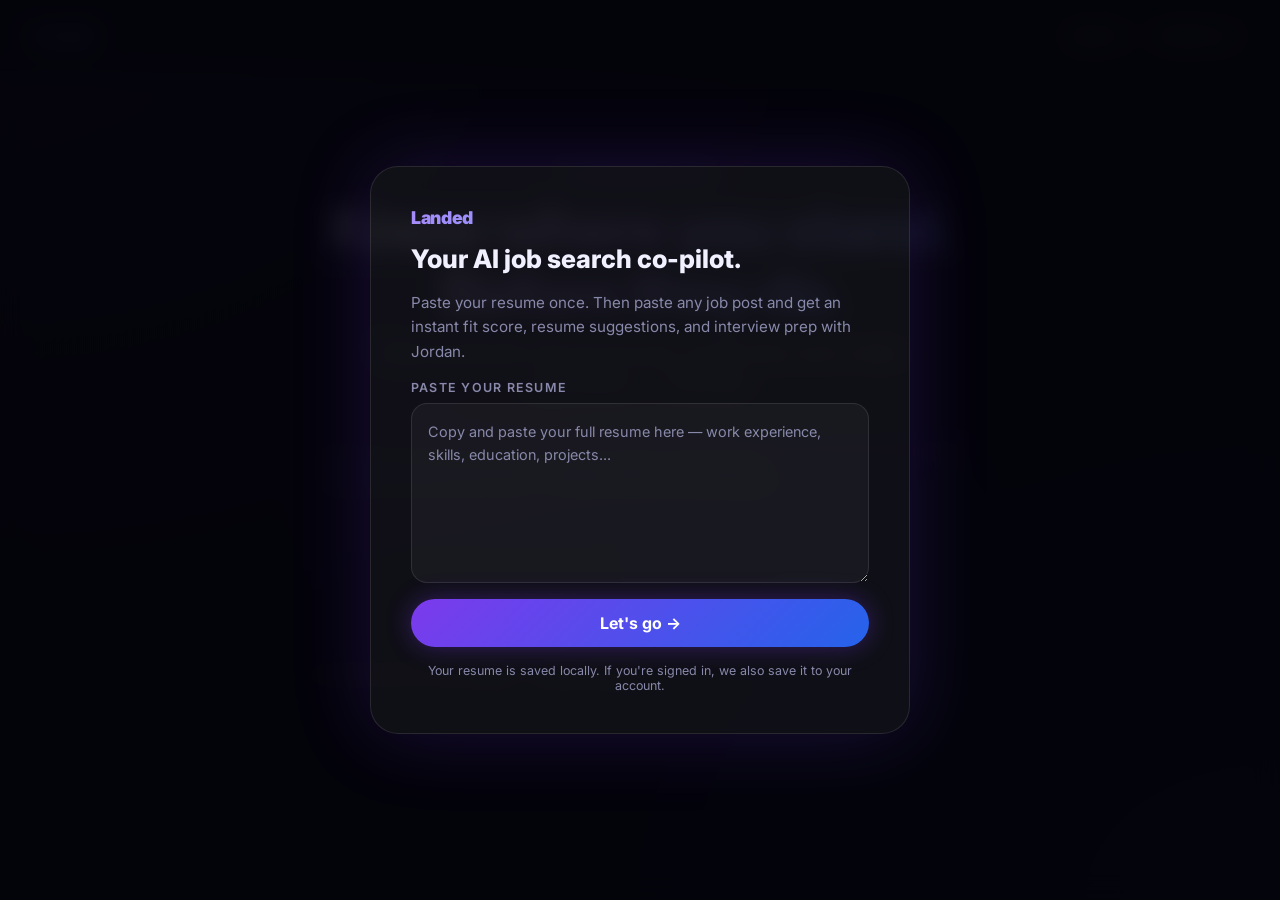
==== frontend/index.html @ dab8de24 "design: upgrade job-post textarea to Jordan-level input zone - Removed plain stage-label "Paste a jo" ====
<!DOCTYPE html>
<html lang="en">
  <head>
    <meta charset="UTF-8" />
    <meta name="viewport" content="width=device-width, initial-scale=1.0" />
    <title>Landed</title>
    <link href="https://fonts.googleapis.com/css2?family=Inter:wght@400;500;600;700;800;900&display=swap" rel="stylesheet">
    <link rel="stylesheet" href="/static/style.css" />
    <script defer src="/static/auth.js"></script>
    <script defer src="/static/index.js"></script>
  </head>
  <body data-page="analyzer">

    <div id="toast-container"></div>

    <!-- ── Onboarding modal (first visit) ── -->
    <div id="onboarding-overlay" class="onboarding-overlay hidden">
      <div class="onboarding-card">
        <div class="onboarding-logo">Landed</div>
        <h2 class="onboarding-title">Your AI job search co-pilot.</h2>
        <p class="onboarding-sub">Paste your resume once. Then paste any job post and get an instant fit score, resume suggestions, and interview prep with Jordan.</p>
        <label class="onboarding-label" for="onboarding-resume">Paste your resume</label>
        <textarea id="onboarding-resume" class="onboarding-textarea" placeholder="Copy and paste your full resume here — work experience, skills, education, projects..."></textarea>
        <button id="onboarding-submit" class="cta-button onboarding-submit" type="button">
          Let's go →
        </button>
        <p class="onboarding-note">Your resume is saved locally. If you're signed in, we also save it to your account.</p>
      </div>
    </div>

    <!-- ── Clean header ── -->
    <header class="top-bar">
      <span class="wordmark">Landed</span>
      <div class="top-bar-right">
        <div data-auth-slot></div>
        <a href="/tracker" class="nav-pill">Pipeline →</a>
      </div>
    </header>

    <main class="flow-main">

      <!-- ── Analyzer hero ── -->
      <section class="analyzer-hero reveal">
        <p class="analyzer-kicker">AI Job Analyzer</p>
        <h1 class="analyzer-headline">Know where you stand.<br>Before they do.</h1>
        <p class="analyzer-tagline">Paste any job post. Get your fit score, resume fixes, and a Jordan prep session — in seconds.</p>
      </section>

      <!-- ── STEP 1: Paste a job post ── -->
      <section id="stage-input" class="stage stage-active">
        <div class="input-panel">
          <textarea id="job-post" class="job-textarea" placeholder="Paste the full job post here — analysis starts automatically…"></textarea>
          <p class="input-hint">AI analysis kicks off as you paste — no button needed.</p>
        </div>
        <div id="analysis-loading" class="skeleton-row hidden">
          <div class="skeleton-card"></div>
          <div class="skeleton-card"></div>
        </div>
        <!-- Fallback for slow connections -->
        <div class="stage-actions">
          <button id="analyze-button" class="ghost-pill analyze-fallback hidden" type="button">
            Analyze now
          </button>
        </div>
      </section>

      <!-- ── STEP 2: Score (hidden until analysis) ── -->
      <section id="stage-score" class="stage hidden">
        <div class="score-hero">
          <div class="score-block">
            <span class="score-label">ATS match</span>
            <strong id="ats-score" class="score-number">—</strong>
            <div class="meter"><div id="ats-meter" class="meter-fill"></div></div>
          </div>
          <div class="score-divider"></div>
          <div class="score-block">
            <span class="score-label">HM confidence</span>
            <strong id="hm-score" class="score-number">—</strong>
            <div class="meter"><div id="hm-meter" class="meter-fill"></div></div>
          </div>
        </div>

        <p id="role-summary" class="role-summary-text"></p>

        <!-- What Jordan found in the job post -->
        <div id="job-intel" class="job-intel hidden">
          <div class="intel-row">
            <span class="intel-label">Company</span>
            <span id="intel-company" class="intel-value">—</span>
          </div>
          <div class="intel-row">
            <span class="intel-label">Interview style</span>
            <span id="intel-style" class="intel-value">—</span>
          </div>
          <div id="intel-values-row" class="intel-row hidden">
            <span class="intel-label">Values</span>
            <span id="intel-values" class="intel-value"></span>
          </div>
        </div>

        <!-- STEP 3 actions -->
        <div class="action-strip">
          <button id="save-pipeline-btn" class="action-pill action-secondary" type="button">
            Save to Pipeline
          </button>
          <a id="jordan-link" href="/jordan" class="action-pill action-primary">Prep with Jordan →</a>
        </div>
      </section>

      <!-- ── Analysis details ── -->
      <section id="stage-analysis" class="stage hidden">
        <div class="accordion-grid">
          <details class="accordion-card" open>
            <summary>Key requirements</summary>
            <ul id="key-requirements" class="pill-list"></ul>
          </details>
          <details class="accordion-card">
            <summary>Your strengths</summary>
            <ul id="your-strengths" class="pill-list"></ul>
          </details>
          <details class="accordion-card">
            <summary>Gaps to address</summary>
            <ul id="gaps-to-address" class="pill-list"></ul>
          </details>
          <details class="accordion-card">
            <summary>Talking points</summary>
            <ul id="talking-points" class="pill-list"></ul>
          </details>
          <details class="accordion-card">
            <summary>Red flags</summary>
            <ul id="red-flags" class="pill-list"></ul>
          </details>
        </div>
      </section>

    </main>
  </body>
</html>
---- static/style.css ----
:root {
  --bg: #08080f;
  --panel: rgba(255, 255, 255, 0.04);
  --panel-border: rgba(255, 255, 255, 0.08);
  --text: #f0f0ff;
  --muted: #8888aa;
  --accent: #7c3aed;
  --accent-2: #2563eb;
  --blue: #3b82f6;
  --yellow: #f59e0b;
  --green: #10b981;
  --green-bright: #34d399;
  --red: #f43f5e;
  --gray: #6b7280;
  --shadow: 0 0 0 1px rgba(255,255,255,0.06), 0 24px 48px rgba(0,0,0,0.5);
  --radius: 20px;
  --radius-sm: 14px;
  --font: 'Inter', system-ui, sans-serif;
}

* { box-sizing: border-box; margin: 0; padding: 0; }

body {
  font-family: var(--font);
  color: var(--text);
  min-height: 100vh;
  background:
    radial-gradient(ellipse at top left, rgba(124,58,237,0.18), transparent 55%),
    radial-gradient(ellipse at bottom right, rgba(37,99,235,0.12), transparent 55%),
    var(--bg);
}

/* ── Onboarding overlay ── */

.onboarding-overlay {
  position: fixed;
  inset: 0;
  background: rgba(4, 4, 10, 0.92);
  backdrop-filter: blur(12px);
  z-index: 1000;
  display: flex;
  align-items: center;
  justify-content: center;
  padding: 20px;
}

.onboarding-card {
  width: 100%;
  max-width: 540px;
  background: rgba(255,255,255,0.05);
  border: 1px solid rgba(255,255,255,0.1);
  border-radius: 28px;
  padding: 40px;
  box-shadow: 0 0 80px rgba(124,58,237,0.2);
  display: flex;
  flex-direction: column;
  gap: 16px;
}

.onboarding-logo {
  font-size: 1.1rem;
  font-weight: 900;
  background: linear-gradient(135deg, #a78bfa, #60a5fa);
  -webkit-background-clip: text;
  -webkit-text-fill-color: transparent;
  background-clip: text;
  letter-spacing: -0.02em;
}

.onboarding-title {
  font-size: 1.6rem;
  font-weight: 800;
  color: var(--text);
  margin: 0;
  line-height: 1.2;
}

.onboarding-sub {
  color: var(--muted);
  font-size: 0.95rem;
  line-height: 1.6;
  margin: 0;
}

.onboarding-label {
  font-size: 0.78rem;
  font-weight: 600;
  text-transform: uppercase;
  letter-spacing: 0.1em;
  color: var(--muted);
  display: block;
  margin-bottom: -8px;
}

.onboarding-textarea {
  width: 100%;
  min-height: 180px;
  background: rgba(255,255,255,0.04);
  border: 1px solid rgba(255,255,255,0.1);
  border-radius: 16px;
  padding: 16px;
  color: var(--text);
  font: inherit;
  font-size: 0.9rem;
  resize: vertical;
  line-height: 1.6;
  transition: border-color 180ms;
}

.onboarding-textarea:focus {
  outline: none;
  border-color: var(--accent);
  box-shadow: 0 0 0 3px rgba(124,58,237,0.15);
}

.onboarding-textarea::placeholder { color: var(--muted); }

.onboarding-note {
  font-size: 0.78rem;
  color: var(--muted);
  text-align: center;
  margin: 0;
}

/* ── Top bar ── */

.top-bar {
  display: flex;
  justify-content: space-between;
  align-items: center;
  padding: 18px 32px;
  border-bottom: 1px solid var(--panel-border);
  backdrop-filter: blur(20px);
  position: sticky;
  top: 0;
  z-index: 100;
  background: rgba(8,8,15,0.8);
}

.wordmark {
  font-size: 1.1rem;
  font-weight: 800;
  background: linear-gradient(135deg, #a78bfa, #60a5fa);
  -webkit-background-clip: text;
  -webkit-text-fill-color: transparent;
  background-clip: text;
  letter-spacing: -0.02em;
}

.top-bar-right {
  display: flex;
  align-items: center;
  gap: 10px;
}

.track-pill {
  background: rgba(255,255,255,0.06);
  border: 1px solid var(--panel-border);
  color: var(--text);
  border-radius: 999px;
  padding: 8px 16px;
  font: inherit;
  font-size: 0.9rem;
  cursor: pointer;
  appearance: none;
  -webkit-appearance: none;
}

.nav-pill {
  background: rgba(255,255,255,0.06);
  border: 1px solid var(--panel-border);
  color: var(--muted);
  border-radius: 999px;
  padding: 8px 16px;
  font-size: 0.9rem;
  text-decoration: none;
  transition: color 160ms, background 160ms;
}

.nav-pill:hover { color: var(--text); background: rgba(255,255,255,0.1); }

.auth-email {
  color: var(--text);
  font-size: 0.9rem;
  opacity: 0.9;
}

.auth-greeting {
  color: var(--accent);
  font-size: 0.9rem;
  font-weight: 600;
  letter-spacing: 0.01em;
}

[data-auth-slot] {
  display: inline-flex;
  align-items: center;
  gap: 10px;
}

/* ── Flow main ── */

.flow-main {
  max-width: 720px;
  margin: 0 auto;
  padding: 48px 24px 80px;
  display: flex;
  flex-direction: column;
  gap: 24px;
}

/* ── Analyzer hero ── */

.analyzer-hero {
  text-align: center;
  padding: 48px 0 16px;
  display: flex;
  flex-direction: column;
  gap: 14px;
  align-items: center;
}

.analyzer-kicker {
  font-size: 0.78rem;
  font-weight: 700;
  letter-spacing: 0.16em;
  text-transform: uppercase;
  color: #a78bfa;
}

.analyzer-headline {
  font-size: clamp(2.4rem, 5vw, 3.8rem);
  font-weight: 800;
  letter-spacing: -0.04em;
  line-height: 1.05;
  background: linear-gradient(135deg, #f5f3ff 10%, #a78bfa 45%, #60a5fa 100%);
  -webkit-background-clip: text;
  -webkit-text-fill-color: transparent;
  background-clip: text;
  margin: 0;
}

.analyzer-tagline {
  color: #c8c4e0;
  font-size: 1.06rem;
  line-height: 1.75;
  max-width: 48ch;
  margin: 0;
}

/* ── Stages ── */

.stage { width: 100%; }

.stage-label {
  font-size: 0.8rem;
  font-weight: 600;
  text-transform: uppercase;
  letter-spacing: 0.12em;
  color: var(--muted);
  margin-bottom: 14px;
}

/* ── Stage 1: Input ── */

.input-panel {
  display: flex;
  flex-direction: column;
  gap: 10px;
}

.job-textarea {
  width: 100%;
  min-height: 220px;
  background: linear-gradient(180deg, rgba(124,58,237,0.04), rgba(37,99,235,0.02));
  border: 1px solid rgba(124,58,237,0.22);
  border-radius: 24px;
  padding: 22px 24px;
  color: var(--text);
  font: inherit;
  font-size: 1rem;
  line-height: 1.7;
  resize: vertical;
  transition: border-color 220ms, box-shadow 220ms, background 220ms;
  box-shadow: 0 0 0 1px rgba(124,58,237,0.06), inset 0 1px 0 rgba(255,255,255,0.04);
}

.job-textarea:focus {
  outline: none;
  border-color: rgba(124,58,237,0.55);
  background: linear-gradient(180deg, rgba(124,58,237,0.07), rgba(37,99,235,0.04));
  box-shadow: 0 0 0 3px rgba(124,58,237,0.14), 0 0 28px rgba(124,58,237,0.08);
}

.job-textarea::placeholder { color: var(--muted); opacity: 0.7; }

.input-hint {
  font-size: 0.76rem;
  color: var(--muted);
  letter-spacing: 0.04em;
  padding-left: 4px;
  opacity: 0.7;
}

.stage-actions {
  margin-top: 16px;
  display: flex;
  justify-content: flex-end;
}

/* ── CTA button ── */

.cta-button {
  background: linear-gradient(135deg, var(--accent), var(--accent-2));
  color: #fff;
  border: none;
  border-radius: 999px;
  padding: 14px 32px;
  font: inherit;
  font-size: 1rem;
  font-weight: 700;
  cursor: pointer;
  box-shadow: 0 0 24px rgba(124,58,237,0.35);
  transition: box-shadow 200ms, transform 150ms;
  display: flex;
  align-items: center;
  gap: 8px;
}

.cta-button:hover {
  box-shadow: 0 0 40px rgba(124,58,237,0.55);
  transform: translateY(-1px);
}

.cta-button:disabled {
  opacity: 0.7;
  cursor: not-allowed;
  transform: none;
}

.onboarding-submit {
  width: 100%;
  justify-content: center;
}

/* ── Stage 2: Score hero ── */

.score-hero {
  display: flex;
  align-items: center;
  gap: 0;
  background: linear-gradient(180deg, rgba(255,255,255,0.05), rgba(255,255,255,0.025));
  border: 1px solid rgba(255,255,255,0.08);
  border-radius: 32px;
  padding: 32px 40px;
  backdrop-filter: blur(20px);
  box-shadow: 0 28px 80px rgba(0,0,0,0.3);
  margin-bottom: 20px;
}

.score-block {
  flex: 1;
  text-align: center;
}

.score-divider {
  width: 1px;
  height: 60px;
  background: var(--panel-border);
  margin: 0 32px;
}

.score-label {
  display: block;
  font-size: 0.78rem;
  font-weight: 600;
  text-transform: uppercase;
  letter-spacing: 0.12em;
  color: var(--muted);
  margin-bottom: 10px;
}

.score-number {
  display: block;
  font-size: clamp(3rem, 8vw, 5rem);
  font-weight: 900;
  line-height: 1;
  margin-bottom: 14px;
  background: linear-gradient(135deg, #a78bfa, #60a5fa);
  -webkit-background-clip: text;
  -webkit-text-fill-color: transparent;
  background-clip: text;
}

.meter {
  width: 100%;
  height: 6px;
  border-radius: 999px;
  background: rgba(255,255,255,0.08);
  overflow: hidden;
}

.meter-fill {
  width: 0;
  height: 100%;
  border-radius: inherit;
  background: linear-gradient(90deg, #f43f5e, #f59e0b, #10b981);
  transition: width 600ms cubic-bezier(0.34, 1.56, 0.64, 1);
}

.role-summary-text {
  color: var(--muted);
  font-size: 0.95rem;
  line-height: 1.6;
  margin-bottom: 16px;
  padding: 0 4px;
}

.job-intel {
  background: rgba(124,58,237,0.06);
  border: 1px solid rgba(124,58,237,0.2);
  border-radius: 16px;
  padding: 14px 18px;
  margin-bottom: 20px;
  display: flex;
  flex-direction: column;
  gap: 8px;
}

.intel-row {
  display: flex;
  gap: 12px;
  align-items: baseline;
  font-size: 0.88rem;
}

.intel-label {
  font-size: 0.72rem;
  font-weight: 700;
  text-transform: uppercase;
  letter-spacing: 0.1em;
  color: var(--muted);
  min-width: 100px;
  flex-shrink: 0;
}

.intel-value {
  color: var(--text);
  line-height: 1.4;
}

/* ── Action strip ── */

.action-strip {
  display: flex;
  gap: 10px;
  flex-wrap: wrap;
}

.action-pill {
  border-radius: 999px;
  padding: 12px 22px;
  font: inherit;
  font-size: 0.95rem;
  font-weight: 600;
  cursor: pointer;
  text-decoration: none;
  border: 1px solid var(--panel-border);
  transition: all 160ms ease;
  display: inline-flex;
  align-items: center;
  gap: 6px;
}

.action-secondary {
  background: rgba(255,255,255,0.06);
  color: var(--text);
}

.action-secondary:hover {
  background: rgba(255,255,255,0.1);
  transform: translateY(-1px);
}

.action-primary {
  background: linear-gradient(135deg, var(--accent), var(--accent-2));
  color: #fff;
  border-color: transparent;
  box-shadow: 0 0 20px rgba(124,58,237,0.3);
}

.action-primary:hover {
  box-shadow: 0 0 32px rgba(124,58,237,0.5);
  transform: translateY(-1px);
}

/* ── Stage 3: Tune / Stage 4: Log ── */

.tune-header {
  display: flex;
  justify-content: space-between;
  align-items: center;
  margin-bottom: 20px;
}

.ghost-pill {
  background: transparent;
  border: 1px solid var(--panel-border);
  color: var(--muted);
  border-radius: 999px;
  padding: 8px 18px;
  font: inherit;
  font-size: 0.88rem;
  cursor: pointer;
  transition: color 160ms, border-color 160ms;
}

.ghost-pill:hover { color: var(--text); border-color: rgba(255,255,255,0.2); }

.save-pill {
  margin-bottom: 20px;
  color: #a78bfa;
  border-color: rgba(124,58,237,0.3);
}

/* ── Resume editor (inside tune stage) ── */

.resume-editor { display: flex; flex-direction: column; gap: 12px; }

.resume-row { display: flex; flex-direction: column; gap: 6px; }

.resume-label {
  font-size: 0.78rem;
  font-weight: 600;
  text-transform: uppercase;
  letter-spacing: 0.1em;
  color: var(--muted);
}

.resume-input {
  background: rgba(255,255,255,0.05);
  border: 1px solid var(--panel-border);
  border-radius: var(--radius-sm);
  padding: 12px 16px;
  color: var(--text);
  font: inherit;
  font-size: 0.95rem;
  width: 100%;
  resize: vertical;
  transition: border-color 180ms, box-shadow 180ms;
}

.resume-input:focus {
  outline: none;
  border-color: var(--accent);
  box-shadow: 0 0 0 3px rgba(124,58,237,0.15);
}

.resume-input::placeholder { color: var(--muted); }

.resume-section-wrap {
  background: rgba(255,255,255,0.03);
  border: 1px solid var(--panel-border);
  border-radius: var(--radius-sm);
  padding: 16px;
}

.resume-section-title {
  font-size: 0.78rem;
  font-weight: 600;
  text-transform: uppercase;
  letter-spacing: 0.1em;
  color: var(--muted);
  margin-bottom: 12px;
}

.entry-list { display: flex; flex-direction: column; gap: 10px; }

.entry-card {
  background: rgba(255,255,255,0.04);
  border: 1px solid var(--panel-border);
  border-radius: 12px;
  padding: 14px;
}

.entry-card-header {
  display: flex;
  justify-content: space-between;
  align-items: center;
  margin-bottom: 10px;
}

.entry-card-header h4 {
  font-size: 0.85rem;
  font-weight: 600;
  color: var(--muted);
}

.entry-grid {
  display: grid;
  grid-template-columns: repeat(3, 1fr);
  gap: 8px;
  margin-bottom: 8px;
}

.entry-grid-project { grid-template-columns: 1fr; margin-bottom: 0; }

.entry-field { display: flex; flex-direction: column; gap: 4px; }
.entry-field span { font-size: 0.75rem; color: var(--muted); }

.add-entry-button {
  background: transparent;
  border: none;
  color: #a78bfa;
  font: inherit;
  font-size: 0.88rem;
  font-weight: 600;
  cursor: pointer;
  margin-top: 10px;
  padding: 0;
}

.add-entry-button:hover { color: var(--text); }

.remove-entry-button {
  background: transparent;
  border: none;
  color: var(--muted);
  font: inherit;
  font-size: 0.8rem;
  cursor: pointer;
  padding: 0;
}

.remove-entry-button:hover { color: var(--red); }

/* ── Log form ── */

.log-form { display: flex; flex-direction: column; gap: 14px; }
.log-row { display: flex; flex-direction: column; gap: 6px; }

/* ── Resume fix panel ── */

#resume-fix-panel {
  width: 100%;
  display: flex;
  flex-direction: column;
  gap: 12px;
  margin-bottom: 8px;
}

.fix-panel-header {
  display: flex;
  flex-direction: column;
  gap: 4px;
  margin-bottom: 4px;
}

.fix-panel-title {
  font-size: 0.9rem;
  font-weight: 700;
  color: var(--text);
}

.fix-panel-sub {
  font-size: 0.78rem;
  color: var(--muted);
}

.fix-card {
  display: flex;
  gap: 16px;
  background: rgba(255,255,255,0.04);
  border: 1px solid rgba(255,255,255,0.08);
  border-radius: 16px;
  padding: 18px;
}

.fix-number {
  width: 28px;
  height: 28px;
  min-width: 28px;
  border-radius: 50%;
  background: linear-gradient(135deg, var(--accent), var(--accent-2));
  color: #fff;
  font-weight: 800;
  font-size: 0.85rem;
  display: flex;
  align-items: center;
  justify-content: center;
  margin-top: 2px;
}

.fix-body {
  display: flex;
  flex-direction: column;
  gap: 8px;
  flex: 1;
}

.fix-section {
  font-size: 0.72rem;
  font-weight: 700;
  text-transform: uppercase;
  letter-spacing: 0.1em;
  color: #a78bfa;
}

.fix-issue {
  font-size: 0.82rem;
  color: var(--muted);
  font-style: italic;
}

.fix-text {
  font-size: 0.92rem;
  color: var(--text);
  line-height: 1.6;
  background: rgba(255,255,255,0.04);
  border-left: 3px solid rgba(124,58,237,0.5);
  padding: 10px 14px;
  border-radius: 0 10px 10px 0;
}

.fix-impact {
  font-size: 0.8rem;
  color: #34d399;
  font-weight: 500;
}

.fix-empty {
  color: var(--muted);
  font-size: 0.9rem;
  padding: 16px;
  text-align: center;
}

/* ── Analysis accordion ── */

.accordion-grid {
  display: flex;
  flex-direction: column;
  gap: 8px;
}

.accordion-card {
  background: var(--panel);
  border: 1px solid var(--panel-border);
  border-radius: var(--radius-sm);
  overflow: hidden;
}

.accordion-card summary {
  padding: 16px 20px;
  font-size: 0.9rem;
  font-weight: 600;
  cursor: pointer;
  list-style: none;
  display: flex;
  justify-content: space-between;
  align-items: center;
  color: var(--muted);
  transition: color 160ms, background 160ms;
}

.accordion-card summary::after {
  content: '›';
  font-size: 1.2rem;
  transition: transform 200ms;
}

.accordion-card[open] summary::after { transform: rotate(90deg); }

.accordion-card[open] summary {
  color: var(--text);
  border-bottom: 1px solid var(--panel-border);
}

.accordion-card summary:hover { color: var(--text); background: rgba(255,255,255,0.03); }

.pill-list {
  list-style: none;
  padding: 16px 20px;
  display: flex;
  flex-direction: column;
  gap: 8px;
}

.pill-list li {
  font-size: 0.9rem;
  line-height: 1.5;
  color: var(--text);
  padding-left: 12px;
  border-left: 2px solid rgba(124,58,237,0.4);
}

/* ── Skeleton loader ── */

.skeleton-row {
  display: grid;
  grid-template-columns: 1fr 1fr;
  gap: 16px;
  margin-top: 16px;
}

.skeleton-card {
  height: 80px;
  border-radius: var(--radius-sm);
  background: linear-gradient(90deg, rgba(255,255,255,0.04) 25%, rgba(255,255,255,0.08) 50%, rgba(255,255,255,0.04) 75%);
  background-size: 200% 100%;
  animation: shimmer 1.4s infinite;
}

.skeleton-line {
  margin-bottom: 8px;
}

.skeleton-line-lg {
  height: 18px;
  margin-bottom: 10px;
}

.skeleton-line-md {
  height: 16px;
}

.skeleton-line-80 { width: 80%; height: 18px; }
.skeleton-line-90 { width: 90%; }
.skeleton-line-70 { width: 70%; margin-bottom: 0; }

/* ── Toast ── */

#toast-container {
  position: fixed;
  bottom: 24px;
  right: 24px;
  z-index: 9999;
  display: flex;
  flex-direction: column;
  gap: 10px;
  pointer-events: none;
}

.toast {
  padding: 14px 20px;
  border-radius: 14px;
  font-size: 0.92rem;
  font-weight: 500;
  backdrop-filter: blur(20px);
  border: 1px solid rgba(255,255,255,0.1);
  background: rgba(20,16,40,0.96);
  color: var(--text);
  opacity: 0;
  transform: translateY(12px) scale(0.96);
  transition: opacity 220ms ease, transform 220ms ease;
  box-shadow: 0 8px 32px rgba(0,0,0,0.4);
}

.toast-success { border-color: rgba(16,185,129,0.4); }
.toast-error   { border-color: rgba(244,63,94,0.4); }
.toast-visible { opacity: 1; transform: translateY(0) scale(1); }

/* ── Button spinner ── */

.btn-spinner {
  display: inline-block;
  width: 14px; height: 14px;
  border: 2px solid rgba(255,255,255,0.3);
  border-top-color: #fff;
  border-radius: 50%;
  animation: spin 0.7s linear infinite;
  vertical-align: middle;
}

/* ── Reveal animation ── */

.reveal {
  animation: revealUp 320ms ease both;
}

@keyframes revealUp {
  from { opacity: 0; transform: translateY(20px); }
  to   { opacity: 1; transform: translateY(0); }
}

/* ── Pipeline table (tracker.html) ── */

.page-shell {
  max-width: 1100px;
  margin: 0 auto;
  padding: 32px 24px 80px;
}

.hero {
  display: flex;
  justify-content: space-between;
  align-items: flex-start;
  gap: 24px;
  margin-bottom: 28px;
}

.hero h1 {
  font-size: clamp(2rem, 5vw, 3.2rem);
  font-weight: 900;
  background: linear-gradient(135deg, #a78bfa, #60a5fa);
  -webkit-background-clip: text;
  -webkit-text-fill-color: transparent;
  background-clip: text;
  line-height: 1;
  margin-bottom: 8px;
}

.hero.compact h1 { font-size: clamp(1.6rem, 4vw, 2.4rem); }

.tagline { color: var(--muted); font-size: 0.95rem; }

.eyebrow {
  font-size: 0.75rem;
  font-weight: 600;
  text-transform: uppercase;
  letter-spacing: 0.14em;
  color: var(--muted);
  margin-bottom: 8px;
}

.top-nav {
  display: flex;
  gap: 10px;
  flex-wrap: wrap;
}

.nav-link, .ghost-link, .secondary-button, .primary-button, .mic-button {
  border-radius: 999px;
  padding: 10px 18px;
  font: inherit;
  font-size: 0.9rem;
  cursor: pointer;
  text-decoration: none;
  border: 1px solid var(--panel-border);
  transition: all 160ms ease;
  display: inline-flex;
  align-items: center;
}

.nav-link, .ghost-link, .secondary-button {
  background: rgba(255,255,255,0.06);
  color: var(--text);
}

.nav-link:hover, .ghost-link:hover, .secondary-button:hover {
  background: rgba(255,255,255,0.1);
  transform: translateY(-1px);
}

.nav-link.current {
  background: rgba(124,58,237,0.2);
  border-color: rgba(124,58,237,0.4);
  color: #c4b5fd;
}

.primary-button {
  background: linear-gradient(135deg, var(--accent), var(--accent-2));
  color: #fff;
  border-color: transparent;
  box-shadow: 0 0 16px rgba(124,58,237,0.3);
  font-weight: 600;
}

.primary-button:hover {
  box-shadow: 0 0 28px rgba(124,58,237,0.5);
  transform: translateY(-1px);
}

.card {
  background: var(--panel);
  border: 1px solid var(--panel-border);
  border-radius: var(--radius);
  padding: 20px;
  backdrop-filter: blur(16px);
  box-shadow: var(--shadow);
}

.toolbar {
  display: grid;
  grid-template-columns: auto minmax(180px, 280px) auto auto;
  gap: 14px;
  align-items: center;
  margin-bottom: 20px;
}

.form-row {
  display: grid;
  grid-template-columns: repeat(4, minmax(0, 1fr));
  gap: 14px;
  align-items: end;
  margin-bottom: 20px;
}

.button-wrap { display: flex; justify-content: flex-end; }

label, .mini-label { display: block; margin-bottom: 6px; color: var(--muted); font-size: 0.85rem; }

input, select, textarea {
  width: 100%;
  background: rgba(255,255,255,0.05);
  border: 1px solid var(--panel-border);
  border-radius: var(--radius-sm);
  padding: 11px 14px;
  color: var(--text);
  font: inherit;
  font-size: 0.95rem;
}

input:focus, select:focus, textarea:focus {
  outline: none;
  border-color: var(--accent);
  box-shadow: 0 0 0 3px rgba(124,58,237,0.15);
}

input::placeholder, textarea::placeholder { color: var(--muted); }
textarea { resize: vertical; }

.table-wrap { overflow-x: auto; }

.pipeline-table { width: 100%; border-collapse: collapse; }

.pipeline-table th {
  text-align: left;
  padding: 12px 14px;
  color: var(--muted);
  font-size: 0.75rem;
  font-weight: 600;
  text-transform: uppercase;
  letter-spacing: 0.1em;
  border-bottom: 1px solid var(--panel-border);
}

.pipeline-table td {
  text-align: left;
  padding: 14px;
  border-bottom: 1px solid rgba(255,255,255,0.05);
  vertical-align: top;
  font-size: 0.9rem;
}

.pipeline-table tbody tr:hover { background: rgba(124,58,237,0.05); }

.status-badge {
  display: inline-flex;
  padding: 4px 10px;
  border-radius: 999px;
  font-size: 0.8rem;
  font-weight: 600;
  color: #fff;
}

.jordan-badge, .jordan-badge-none {
  display: inline-flex;
  padding: 4px 10px;
  border-radius: 999px;
  font-size: 0.78rem;
  font-weight: 600;
}

.jordan-badge-none { color: var(--muted); background: rgba(255,255,255,0.04); border: 1px solid var(--panel-border); }
.jordan-badge-green { background: rgba(16,185,129,0.15); color: #34d399; border: 1px solid rgba(16,185,129,0.3); }
.jordan-badge-yellow { background: rgba(245,158,11,0.15); color: #fbbf24; border: 1px solid rgba(245,158,11,0.3); }
.jordan-badge-red { background: rgba(244,63,94,0.15); color: #f87171; border: 1px solid rgba(244,63,94,0.3); }

.jordan-progress-row {
  display: flex;
  justify-content: space-between;
  margin: 8px 0 4px;
  font-size: 0.88rem;
}

.readiness-pill {
  background: rgba(124,58,237,0.15);
  color: #a78bfa;
  padding: 2px 10px;
  border-radius: 999px;
  font-weight: 600;
}

.detail-jordan-history {
  margin-top: 14px;
  padding: 14px;
  background: rgba(124,58,237,0.06);
  border: 1px solid rgba(124,58,237,0.2);
  border-radius: 12px;
}

.detail-muted { font-size: 0.85rem; color: var(--muted); margin: 4px 0 0; }
.detail-section { margin-bottom: 10px; }

/* Detail panel redesign */
.detail-summary {
  font-size: 0.9rem;
  color: var(--muted);
  margin: 0 0 14px;
  line-height: 1.5;
}

.detail-grid {
  display: grid;
  grid-template-columns: repeat(3, 1fr);
  gap: 10px;
  margin-bottom: 14px;
}
@media (max-width: 700px) {
  .detail-grid { grid-template-columns: 1fr; }
}

.detail-card {
  background: rgba(255,255,255,0.03);
  border: 1px solid rgba(255,255,255,0.08);
  border-radius: 10px;
  padding: 12px;
}
.detail-card-gaps {
  border-color: rgba(239,68,68,0.25);
  background: rgba(239,68,68,0.04);
}
.detail-card-label {
  font-size: 0.72rem;
  font-weight: 700;
  letter-spacing: 0.06em;
  text-transform: uppercase;
  color: var(--muted);
  margin: 0 0 8px;
}
.detail-card-list {
  margin: 0;
  padding-left: 16px;
  font-size: 0.85rem;
  line-height: 1.6;
  color: var(--text);
}
.detail-card-list li { margin-bottom: 3px; }

/* Jordan section in detail */
.detail-jordan-header {
  display: flex;
  align-items: center;
  justify-content: space-between;
  margin-bottom: 8px;
}
.detail-jordan-title {
  font-weight: 600;
  font-size: 0.9rem;
}
.detail-strength {
  font-size: 0.83rem;
  color: var(--green);
  margin: 4px 0;
}
.detail-focus {
  font-size: 0.83rem;
  color: var(--muted);
  margin: 4px 0 10px;
}
.detail-jordan-cta {
  display: inline-block;
  margin-top: 4px;
  font-size: 0.85rem;
  padding: 6px 14px;
}

/* Jordan session type badge */
.session-type-badge {
  display: inline-flex;
  align-items: center;
  justify-content: center;
  gap: 8px;
  font-size: 0.72rem;
  font-weight: 700;
  letter-spacing: 0.08em;
  text-transform: uppercase;
  padding: 8px 14px;
  border-radius: 999px;
  white-space: nowrap;
}

.session-type-loading {
  background: rgba(255,255,255,0.06);
  color: var(--muted);
  border: 1px solid var(--panel-border);
}

.session-type-prep { background: rgba(99,102,241,0.2); color: #a5b4fc; }
.session-type-pivot { background: rgba(234,179,8,0.15); color: #fde047; }
.session-type-navigate { background: rgba(239,68,68,0.15); color: #fca5a5; }

.status-Applied   { background: var(--blue); }
.status-Screening { background: var(--yellow); color: #000; }
.status-Interview { background: var(--green); }
.status-Offer     { background: var(--green-bright); color: #000; }
.status-Rejected  { background: var(--red); }
.status-Ghosted   { background: var(--gray); }

.row-actions { display: flex; gap: 8px; flex-wrap: wrap; }

.detail-panel {
  padding: 14px;
  background: rgba(124,58,237,0.07);
  border: 1px solid rgba(124,58,237,0.2);
  border-radius: 12px;
  margin-top: 8px;
}

.empty-state {
  padding: 40px 24px;
  border-radius: var(--radius);
  background: rgba(255,255,255,0.02);
  border: 1px dashed rgba(255,255,255,0.1);
  color: var(--muted);
  text-align: center;
}

.analysis-list { margin: 0; padding-left: 18px; }
.analysis-list li + li { margin-top: 8px; font-size: 0.9rem; }

/* ── Jordan page ── */

.split-layout, .jordan-layout {
  display: grid;
  grid-template-columns: repeat(2, 1fr);
  gap: 18px;
  margin-bottom: 20px;
}

.scores-grid {
  display: grid;
  grid-template-columns: repeat(2, 1fr);
  gap: 18px;
  margin-bottom: 20px;
}

.score-meta {
  display: flex;
  justify-content: space-between;
  align-items: center;
  margin-bottom: 10px;
}

.score-meta strong {
  font-size: clamp(1.8rem, 4vw, 2.8rem);
  font-weight: 900;
  background: linear-gradient(135deg, #a78bfa, #60a5fa);
  -webkit-background-clip: text;
  -webkit-text-fill-color: transparent;
  background-clip: text;
}

.card-header {
  display: flex;
  justify-content: space-between;
  align-items: center;
  margin-bottom: 14px;
}

.card h2 { font-size: 1rem; font-weight: 700; margin-bottom: 12px; }

body[data-page="jordan"] {
  min-height: 100vh;
  overflow-x: hidden;
}

.jordan-shell {
  min-height: 100vh;
  display: flex;
  flex-direction: column;
}

.jordan-session-bar {
  display: flex;
  justify-content: space-between;
  align-items: center;
  gap: 16px;
  padding: 18px 24px;
  border-bottom: 1px solid rgba(255,255,255,0.06);
  background: rgba(8,8,15,0.72);
  backdrop-filter: blur(24px);
}

.jordan-session-bar-group {
  display: flex;
  align-items: center;
  gap: 12px;
  min-width: 0;
}

.jordan-session-bar-meta {
  justify-content: flex-end;
  flex-wrap: wrap;
  margin-left: auto;
}

.session-status-text,
.session-timer,
.jordan-phase-meta {
  font-size: 0.76rem;
  color: var(--muted);
  letter-spacing: 0.12em;
  text-transform: uppercase;
}

.session-timer {
  color: #d7d4ef;
}

.session-type-loading {
  background: rgba(255,255,255,0.08);
  color: var(--muted);
}

body[data-page="jordan"] [data-auth-slot] {
  display: inline-flex;
  align-items: center;
  gap: 10px;
}

body[data-page="jordan"] .nav-pill,
body[data-page="jordan"] .auth-greeting {
  font-size: 0.82rem;
}

.jordan-main {
  flex: 1;
  display: flex;
  width: 100%;
  padding: 0;
}

.jordan-phase {
  width: 100%;
  min-height: calc(100vh - 73px);
  display: flex;
  flex-direction: column;
}

.jordan-phase-shell {
  width: min(100%, 1100px);
  margin: 0 auto;
  min-height: 100%;
  display: flex;
  flex-direction: column;
  justify-content: center;
  gap: 32px;
  padding: 40px 32px 48px;
}

.jordan-phase-header {
  display: flex;
  justify-content: space-between;
  align-items: center;
  gap: 16px;
  flex-wrap: wrap;
}

.jordan-phase-meta {
  color: var(--muted);
  font-size: 0.86rem;
  line-height: 1.5;
}

.jordan-warmup-phase,
.jordan-summary-phase {
  justify-content: center;
}

.jordan-warmup-shell,
.jordan-summary-shell {
  width: min(100%, 940px);
}

.warmup-intro,
.summary-intro {
  max-width: 700px;
  display: flex;
  flex-direction: column;
  gap: 12px;
}

.warmup-kicker {
  font-size: 0.78rem;
  font-weight: 700;
  letter-spacing: 0.16em;
  text-transform: uppercase;
  color: #a78bfa;
}

.jordan-name {
  font-size: clamp(2.8rem, 7vw, 5rem);
  font-weight: 800;
  letter-spacing: -0.04em;
  line-height: 0.95;
  margin: 0;
  background: linear-gradient(135deg, #f5f3ff 10%, #a78bfa 45%, #60a5fa 100%);
  -webkit-background-clip: text;
  -webkit-text-fill-color: transparent;
  background-clip: text;
}

.jordan-tagline,
.summary-subtitle {
  color: #c8c4e0;
  font-size: 1.06rem;
  line-height: 1.75;
  max-width: 48ch;
}

.session-panel,
.warmup-card,
.summary-card {
  width: 100%;
  background: linear-gradient(180deg, rgba(255,255,255,0.05), rgba(255,255,255,0.025));
  border: 1px solid rgba(255,255,255,0.08);
  border-radius: 32px;
  box-shadow: 0 28px 80px rgba(0,0,0,0.3);
}

.warmup-card,
.summary-card {
  padding: 32px;
}

.warmup-loading {
  display: flex;
  flex-direction: column;
  gap: 8px;
}

.warmup-card-body {
  display: flex;
  flex-direction: column;
  gap: 28px;
}

.warmup-card-copy {
  display: flex;
  flex-direction: column;
  gap: 14px;
}

.warmup-greeting {
  font-size: 1.25rem;
  font-weight: 600;
  color: var(--text);
}

.warmup-session-line {
  font-size: 0.84rem;
  font-weight: 700;
  letter-spacing: 0.12em;
  text-transform: uppercase;
  color: #b9b3d7;
}

.warmup-focus {
  font-size: 0.95rem;
  color: #ddd4ff;
  font-style: italic;
}

.warmup-focus em {
  color: var(--accent);
}

.warmup-text {
  color: #dbdaf0;
  font-size: 1rem;
  line-height: 1.8;
}

.warmup-link {
  color: var(--accent);
  text-decoration: none;
}

.warmup-text-error {
  color: var(--red);
}

.hidden-audio {
  display: none;
}

.score-history {
  margin-top: 24px;
  padding-top: 18px;
  border-top: 1px solid rgba(255,255,255,0.08);
  color: var(--muted);
  font-size: 0.88rem;
}

.first-session {
  font-style: italic;
}

.warmup-readiness {
  display: flex;
  flex-direction: column;
  gap: 12px;
  padding-top: 24px;
  border-top: 1px solid rgba(255,255,255,0.08);
}

.warmup-readiness-label,
.readiness-label {
  font-size: 0.76rem;
  font-weight: 700;
  letter-spacing: 0.14em;
  text-transform: uppercase;
  color: var(--muted);
}

.warmup-readiness-row {
  display: flex;
  align-items: end;
  justify-content: space-between;
  gap: 24px;
}

.warmup-readiness-score {
  font-size: clamp(2.7rem, 9vw, 4.5rem);
  font-weight: 800;
  line-height: 0.92;
  letter-spacing: -0.05em;
  color: var(--text);
}

.warmup-readiness-score span,
.readiness-max {
  font-size: 0.42em;
  color: #aaa6c6;
}

.warmup-readiness-push {
  max-width: 20ch;
  font-size: 1.08rem;
  line-height: 1.5;
  color: #f0ebff;
  text-align: right;
}

#start-button.cta-button,
.jordan-start-button {
  width: 100%;
  justify-content: center;
  min-height: 68px;
  border-radius: 20px;
  font-size: 1.02rem;
  letter-spacing: 0.02em;
}

.jordan-session-phase {
  justify-content: space-between;
}

.session-stage {
  flex: 1;
  display: flex;
  align-items: center;
  justify-content: center;
  padding: 48px 32px 24px;
}

.session-prompt {
  width: min(100%, 760px);
  text-align: center;
  display: flex;
  flex-direction: column;
  gap: 20px;
}

.jordan-coaching {
  max-width: 620px;
  margin: 0 auto;
  font-size: 0.95rem;
  line-height: 1.7;
  color: var(--accent);
  opacity: 0.9;
  font-style: italic;
}

.jordan-question-panel {
  display: flex;
  justify-content: center;
}

.jordan-question-text {
  max-width: 600px;
  margin: 0 auto;
  white-space: pre-wrap;
  font-size: clamp(1.4rem, 2.9vw, 2.2rem);
  font-weight: 500;
  line-height: 1.7;
  letter-spacing: -0.02em;
  color: #f8f7ff;
}

.jordan-thinking {
  display: inline-flex;
  justify-content: center;
  align-items: center;
  gap: 6px;
  margin: 0 auto;
  color: #d8d5f0;
  font-size: 1rem;
}

.thinking-ellipsis::after {
  content: "...";
  display: inline-block;
  width: 1.25em;
  overflow: hidden;
  vertical-align: bottom;
  animation: ellipsis steps(4, end) 1.2s infinite;
}

.session-composer {
  width: 100%;
  padding: 0 32px 32px;
}

.input-zone {
  width: min(100%, 1100px);
  margin: 0 auto;
  padding: 24px 24px 20px;
  border-top: 1px solid rgba(255,255,255,0.08);
  background: linear-gradient(180deg, rgba(15,15,24,0.78), rgba(10,10,18,0.94));
  box-shadow: 0 -24px 60px rgba(0,0,0,0.28);
}

.answer-label {
  display: block;
  margin-bottom: 12px;
  font-size: 0.76rem;
  font-weight: 700;
  text-transform: uppercase;
  letter-spacing: 0.14em;
  color: var(--muted);
}

.answer-input {
  width: 100%;
  min-height: 132px;
  background: rgba(255,255,255,0.045);
  border: 1px solid rgba(255,255,255,0.1);
  border-radius: 22px;
  padding: 20px 22px;
  color: var(--text);
  font: inherit;
  font-size: 1.02rem;
  line-height: 1.75;
  resize: none;
}

.answer-input:focus {
  outline: none;
  border-color: rgba(124,58,237,0.52);
  box-shadow: 0 0 0 3px rgba(124,58,237,0.12);
}

.answer-input::placeholder { color: var(--muted); }
.answer-input:disabled { opacity: 0.55; }

.input-actions {
  display: flex;
  align-items: center;
  gap: 12px;
  margin-top: 14px;
}

.big-mic-button,
.send-button {
  min-height: 58px;
  border-radius: 18px;
  font: inherit;
  font-size: 0.98rem;
  font-weight: 600;
  display: inline-flex;
  align-items: center;
  justify-content: center;
  gap: 10px;
  transition: transform 180ms, box-shadow 180ms, background 180ms, border-color 180ms, opacity 180ms;
}

.big-mic-button {
  flex: 1;
  border: 1px solid rgba(255,255,255,0.1);
  background: rgba(255,255,255,0.045);
  color: #ddd8f7;
  cursor: pointer;
}

.big-mic-button:hover:not(:disabled) {
  box-shadow: 0 18px 30px rgba(124,58,237,0.12);
  background: rgba(255,255,255,0.065);
}

.big-mic-button.mic-active {
  background: linear-gradient(135deg, rgba(124,58,237,0.45), rgba(37,99,235,0.35));
  border-color: rgba(124,58,237,0.45);
  color: #fff;
  box-shadow: 0 0 36px rgba(124,58,237,0.2);
}

.big-mic-button.mic-disabled,
.big-mic-button:disabled,
.send-button:disabled {
  opacity: 0.45;
  cursor: not-allowed;
  transform: none;
  box-shadow: none;
}

.mic-icon { width: 20px; height: 20px; }

.send-button {
  min-width: 168px;
  border: none;
  padding: 0 24px;
  background: linear-gradient(135deg, var(--accent), var(--accent-2));
  color: #fff;
  box-shadow: 0 0 24px rgba(124,58,237,0.22);
  cursor: pointer;
}

.retry-button {
  margin-top: 14px;
  background: transparent;
  border: none;
  color: var(--muted);
  font: inherit;
  font-size: 0.9rem;
  cursor: pointer;
  transition: color 160ms;
  padding: 0;
}

.retry-button:hover { color: var(--text); }

#phase-summary.summary-enter {
  animation: summaryFadeIn 320ms ease both;
}

@keyframes summaryFadeIn {
  from { opacity: 0; transform: translateY(18px); }
  to { opacity: 1; transform: translateY(0); }
}

#phase-session.phase-fade-out {
  animation: sessionFadeOut 240ms ease both;
}

@keyframes sessionFadeOut {
  from { opacity: 1; }
  to { opacity: 0; }
}

.summary-title {
  font-size: clamp(2.2rem, 6vw, 4rem);
  font-weight: 800;
  letter-spacing: -0.05em;
  line-height: 0.98;
  margin: 0;
}

.readiness-score-wrap {
  display: flex;
  flex-direction: column;
  gap: 10px;
  padding-bottom: 28px;
  margin-bottom: 8px;
  border-bottom: 1px solid rgba(255,255,255,0.08);
}

.readiness-number {
  display: inline-block;
  font-size: clamp(3rem, 9vw, 5rem);
  font-weight: 800;
  line-height: 0.95;
  letter-spacing: -0.06em;
  color: #f2fffa;
}

.readiness-caption {
  margin-top: 10px;
  color: #c4f3df;
  font-size: 1rem;
  line-height: 1.6;
}

.summary-section + .summary-section {
  border-top: 1px solid rgba(255,255,255,0.08);
}

.summary-section {
  padding: 22px 0;
}

.summary-section h3 {
  margin-bottom: 10px;
  font-size: 0.78rem;
  font-weight: 700;
  letter-spacing: 0.14em;
  text-transform: uppercase;
  color: var(--muted);
}

.summary-card p {
  color: #e8e5f7;
  font-size: 0.98rem;
  line-height: 1.75;
  margin: 0;
}

.summary-win { color: #7ce1b2; }
.summary-fix { color: #f8cf67; }
.summary-memorize {
  color: #d9cfff;
  font-style: italic;
}

.summary-actions {
  display: flex;
  width: 100%;
  gap: 12px;
  flex-wrap: wrap;
}

.summary-actions .action-pill {
  flex: 1;
  min-height: 52px;
  justify-content: center;
}

.status-line { font-size: 0.85rem; color: var(--muted); margin-top: 8px; }

.hidden { display: none !important; }

.sr-only {
  position: absolute; width: 1px; height: 1px;
  padding: 0; margin: -1px; overflow: hidden;
  clip: rect(0,0,0,0); border: 0;
}

/* ── Animations ── */

@keyframes pulse {
  0%   { opacity: 0.3; transform: scale(1); }
  50%  { opacity: 1;   transform: scale(1.3); }
  100% { opacity: 0.3; transform: scale(1); }
}

@keyframes pulse-glow {
  0%, 100% { box-shadow: 0 0 16px rgba(124,58,237,0.4); }
  50%       { box-shadow: 0 0 36px rgba(124,58,237,0.7); }
}

@keyframes ellipsis {
  0% { width: 0; }
  100% { width: 1.25em; }
}

@keyframes shimmer {
  0%   { background-position: 200% 0; }
  100% { background-position: -200% 0; }
}

@keyframes spin { to { transform: rotate(360deg); } }

/* ── Analyzer page chrome override ── */

body[data-page="analyzer"] .top-bar {
  background: rgba(8,8,15,0.72);
  border-bottom: 1px solid rgba(255,255,255,0.06);
  backdrop-filter: blur(24px);
}

/* ── Auth pages ── */

.auth-shell {
  min-height: 100vh;
  display: grid;
  place-items: center;
  padding: 24px;
}

.auth-card {
  width: min(100%, 460px);
  background: rgba(255,255,255,0.05);
  border: 1px solid rgba(255,255,255,0.1);
  border-radius: 28px;
  padding: 36px;
  box-shadow: 0 0 80px rgba(124,58,237,0.18);
  animation: revealUp 320ms ease both;
}

.auth-wordmark {
  display: inline-block;
  text-decoration: none;
  margin-bottom: 20px;
}

.auth-title {
  font-size: clamp(2rem, 5vw, 2.8rem);
  font-weight: 800;
  letter-spacing: -0.03em;
  margin-bottom: 10px;
}

.auth-copy {
  color: var(--muted);
  line-height: 1.6;
  margin-bottom: 24px;
}

.auth-form {
  display: flex;
  flex-direction: column;
  gap: 10px;
}

.auth-label {
  color: var(--muted);
  font-size: 0.8rem;
  font-weight: 700;
  letter-spacing: 0.08em;
  text-transform: uppercase;
}

.auth-input {
  width: 100%;
  background: rgba(255,255,255,0.04);
  border: 1px solid var(--panel-border);
  border-radius: 16px;
  padding: 14px 16px;
  color: var(--text);
  font: inherit;
}

.auth-input:focus {
  outline: none;
  border-color: rgba(124,58,237,0.5);
  box-shadow: 0 0 0 3px rgba(124,58,237,0.12);
}

.auth-error {
  color: #fda4af;
  font-size: 0.9rem;
  min-height: 1.2rem;
}

.auth-submit {
  width: 100%;
  justify-content: center;
  margin-top: 8px;
}

.auth-switch {
  margin-top: 18px;
  color: var(--muted);
}

.auth-switch a {
  color: var(--text);
  text-decoration: none;
}

/* ── Responsive ── */

@media (max-width: 640px) {
  .top-bar { padding: 14px 16px; }
  .flow-main { padding: 28px 16px 60px; }
  .score-hero { padding: 24px 20px; flex-direction: column; gap: 20px; }
  .score-divider { width: 60px; height: 1px; margin: 0; }
  .action-strip { flex-direction: column; }
  .action-pill { justify-content: center; }
  .entry-grid { grid-template-columns: 1fr; }
  .analyzer-hero { padding: 28px 0 8px; }
  .analyzer-headline { font-size: 2rem; }
  .analyzer-tagline { display: none; }
  .toolbar, .form-row, .split-layout, .scores-grid, .jordan-layout { grid-template-columns: 1fr; }
  .jordan-session-bar {
    padding: 16px;
    align-items: flex-start;
    flex-direction: column;
  }
  .jordan-session-bar-group,
  .jordan-session-bar-meta { width: 100%; justify-content: space-between; }
  .jordan-phase { width: 100%; min-height: calc(100vh - 134px); }
  .jordan-phase-shell { padding: 28px 16px 24px; gap: 24px; }
  .jordan-phase-header,
  .warmup-readiness-row,
  .readiness-score-wrap,
  .summary-actions,
  .input-actions {
    flex-direction: column;
    align-items: stretch;
  }
  .warmup-card, .summary-card { padding: 22px 18px; border-radius: 24px; }
  .warmup-readiness-push { max-width: none; text-align: left; }
  .session-stage { padding: 32px 16px 12px; }
  .jordan-question-text { font-size: 1.45rem; line-height: 1.58; }
  .session-composer { padding: 0 0 16px; }
  .input-zone { width: 100%; padding: 20px 16px 18px; }
  .answer-input { min-height: 120px; border-radius: 18px; }
  .send-button { min-width: 0; width: 100%; }
  .big-mic-button { width: 100%; }
  .session-status-text { display: none; }
}
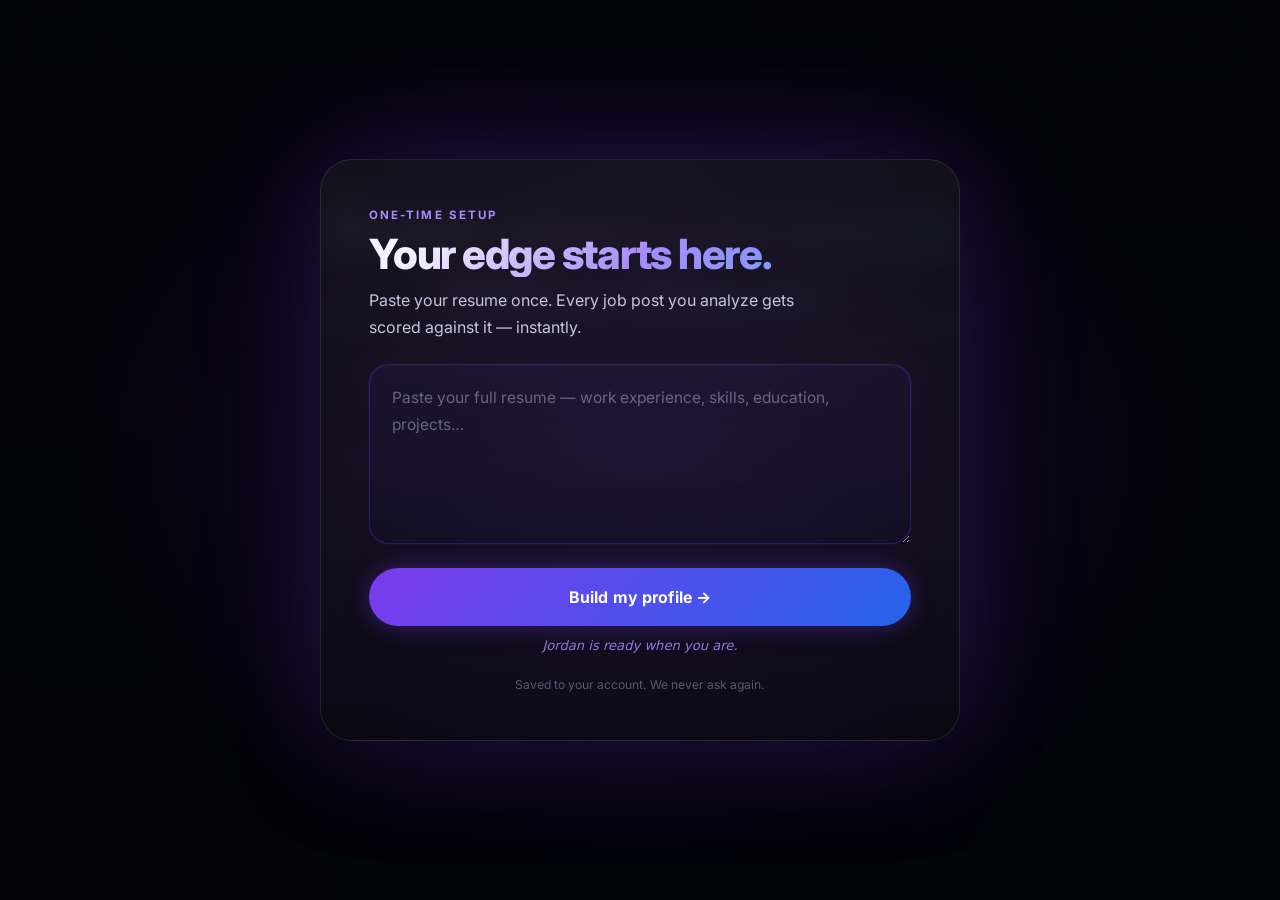
==== commit 31b8d947: "design: full onboarding modal redesign — team cross-functional review Copy (Morgan): - Title: "Your " ====
--- a/frontend/index.html
+++ b/frontend/index.html
@@ -16,15 +16,19 @@
     <!-- ── Onboarding modal (first visit) ── -->
     <div id="onboarding-overlay" class="onboarding-overlay hidden">
       <div class="onboarding-card">
-        <div class="onboarding-logo">Landed</div>
-        <h2 class="onboarding-title">Your AI job search co-pilot.</h2>
-        <p class="onboarding-sub">Paste your resume once. Then paste any job post and get an instant fit score, resume suggestions, and interview prep with Jordan.</p>
-        <label class="onboarding-label" for="onboarding-resume">Paste your resume</label>
-        <textarea id="onboarding-resume" class="onboarding-textarea" placeholder="Copy and paste your full resume here — work experience, skills, education, projects..."></textarea>
-        <button id="onboarding-submit" class="cta-button onboarding-submit" type="button">
-          Let's go →
-        </button>
-        <p class="onboarding-note">Your resume is saved locally. If you're signed in, we also save it to your account.</p>
+        <div class="onboarding-card-header">
+          <p class="onboarding-kicker">One-time setup</p>
+          <h2 class="onboarding-title">Your edge starts here.</h2>
+          <p class="onboarding-sub">Paste your resume once. Every job post you analyze gets scored against it — instantly.</p>
+        </div>
+        <textarea id="onboarding-resume" class="onboarding-textarea" placeholder="Paste your full resume — work experience, skills, education, projects…"></textarea>
+        <div class="onboarding-actions">
+          <button id="onboarding-submit" class="cta-button onboarding-submit" type="button">
+            Build my profile →
+          </button>
+          <p class="onboarding-anticipation">Jordan is ready when you are.</p>
+        </div>
+        <p class="onboarding-note">Saved to your account. We never ask again.</p>
       </div>
     </div>
 
--- a/static/style.css
+++ b/static/style.css
@@ -35,90 +35,119 @@
 .onboarding-overlay {
   position: fixed;
   inset: 0;
-  background: rgba(4, 4, 10, 0.92);
-  backdrop-filter: blur(12px);
+  background: rgba(4, 4, 10, 0.94);
+  backdrop-filter: blur(16px);
   z-index: 1000;
   display: flex;
   align-items: center;
   justify-content: center;
   padding: 20px;
+  /* Purple radial glow centered on the card */
+  background-image: radial-gradient(ellipse at center, rgba(124,58,237,0.12) 0%, transparent 65%);
+  background-color: rgba(4, 4, 10, 0.94);
 }
 
 .onboarding-card {
   width: 100%;
-  max-width: 540px;
-  background: rgba(255,255,255,0.05);
+  max-width: 640px;
+  background: linear-gradient(180deg, rgba(255,255,255,0.055), rgba(255,255,255,0.025));
   border: 1px solid rgba(255,255,255,0.1);
-  border-radius: 28px;
-  padding: 40px;
-  box-shadow: 0 0 80px rgba(124,58,237,0.2);
-  display: flex;
-  flex-direction: column;
-  gap: 16px;
-}
-
-.onboarding-logo {
-  font-size: 1.1rem;
-  font-weight: 900;
-  background: linear-gradient(135deg, #a78bfa, #60a5fa);
+  border-radius: 32px;
+  padding: 48px;
+  box-shadow: 0 0 120px rgba(124,58,237,0.28), 0 32px 80px rgba(0,0,0,0.4);
+  display: flex;
+  flex-direction: column;
+  gap: 24px;
+  animation: revealUp 360ms ease both;
+}
+
+.onboarding-card-header {
+  display: flex;
+  flex-direction: column;
+  gap: 10px;
+}
+
+.onboarding-kicker {
+  font-size: 0.72rem;
+  font-weight: 700;
+  letter-spacing: 0.18em;
+  text-transform: uppercase;
+  color: #a78bfa;
+}
+
+.onboarding-title {
+  font-size: clamp(1.8rem, 4vw, 2.6rem);
+  font-weight: 800;
+  letter-spacing: -0.03em;
+  line-height: 1.1;
+  background: linear-gradient(135deg, #f5f3ff 10%, #a78bfa 50%, #60a5fa 100%);
   -webkit-background-clip: text;
   -webkit-text-fill-color: transparent;
   background-clip: text;
-  letter-spacing: -0.02em;
-}
-
-.onboarding-title {
-  font-size: 1.6rem;
-  font-weight: 800;
-  color: var(--text);
   margin: 0;
-  line-height: 1.2;
 }
 
 .onboarding-sub {
-  color: var(--muted);
-  font-size: 0.95rem;
-  line-height: 1.6;
+  color: #c8c4e0;
+  font-size: 1rem;
+  line-height: 1.65;
   margin: 0;
-}
-
-.onboarding-label {
-  font-size: 0.78rem;
-  font-weight: 600;
-  text-transform: uppercase;
-  letter-spacing: 0.1em;
-  color: var(--muted);
-  display: block;
-  margin-bottom: -8px;
+  max-width: 44ch;
 }
 
 .onboarding-textarea {
   width: 100%;
   min-height: 180px;
-  background: rgba(255,255,255,0.04);
-  border: 1px solid rgba(255,255,255,0.1);
-  border-radius: 16px;
-  padding: 16px;
+  background: linear-gradient(180deg, rgba(124,58,237,0.05), rgba(37,99,235,0.02));
+  border: 1px solid rgba(124,58,237,0.25);
+  border-radius: 20px;
+  padding: 20px 22px;
   color: var(--text);
   font: inherit;
-  font-size: 0.9rem;
+  font-size: 0.97rem;
   resize: vertical;
-  line-height: 1.6;
-  transition: border-color 180ms;
+  line-height: 1.7;
+  transition: border-color 220ms, box-shadow 220ms, background 220ms;
+  box-shadow: 0 0 0 1px rgba(124,58,237,0.07), inset 0 1px 0 rgba(255,255,255,0.04);
 }
 
 .onboarding-textarea:focus {
   outline: none;
-  border-color: var(--accent);
-  box-shadow: 0 0 0 3px rgba(124,58,237,0.15);
-}
-
-.onboarding-textarea::placeholder { color: var(--muted); }
+  border-color: rgba(124,58,237,0.55);
+  background: linear-gradient(180deg, rgba(124,58,237,0.08), rgba(37,99,235,0.04));
+  box-shadow: 0 0 0 3px rgba(124,58,237,0.14), 0 0 28px rgba(124,58,237,0.08);
+}
+
+.onboarding-textarea::placeholder { color: var(--muted); opacity: 0.7; }
+
+.onboarding-actions {
+  display: flex;
+  flex-direction: column;
+  gap: 12px;
+  align-items: center;
+}
+
+.onboarding-submit {
+  width: 100%;
+  justify-content: center;
+  min-height: 58px;
+  border-radius: 18px;
+  font-size: 1.02rem;
+  letter-spacing: 0.01em;
+}
+
+.onboarding-anticipation {
+  font-size: 0.82rem;
+  color: #a78bfa;
+  font-style: italic;
+  opacity: 0.85;
+}
 
 .onboarding-note {
-  font-size: 0.78rem;
+  font-size: 0.76rem;
   color: var(--muted);
   text-align: center;
+  opacity: 0.6;
   margin: 0;
 }
 
@@ -338,10 +367,7 @@
   transform: none;
 }
 
-.onboarding-submit {
-  width: 100%;
-  justify-content: center;
-}
+/* .onboarding-submit defined in onboarding section above */
 
 /* ── Stage 2: Score hero ── */
 
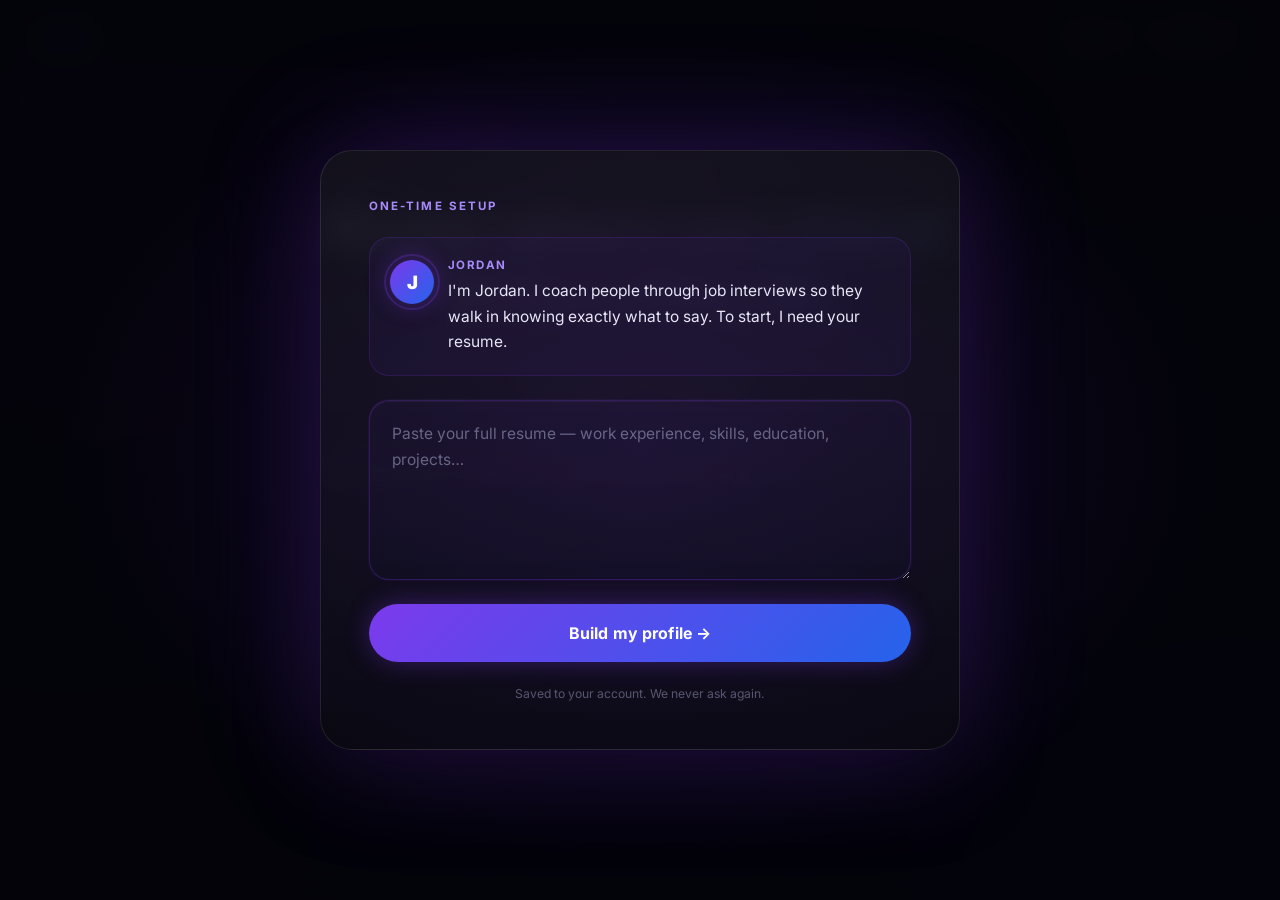
==== commit 6ef5a413: "design: Jordan introduces herself in onboarding — Morgan approved copy Jordan now appears on the ver" ====
--- a/frontend/index.html
+++ b/frontend/index.html
@@ -16,18 +16,26 @@
     <!-- ── Onboarding modal (first visit) ── -->
     <div id="onboarding-overlay" class="onboarding-overlay hidden">
       <div class="onboarding-card">
-        <div class="onboarding-card-header">
-          <p class="onboarding-kicker">One-time setup</p>
-          <h2 class="onboarding-title">Your edge starts here.</h2>
-          <p class="onboarding-sub">Paste your resume once. Every job post you analyze gets scored against it — instantly.</p>
+        <p class="onboarding-kicker">One-time setup</p>
+
+        <!-- Jordan introduces herself -->
+        <div class="onboarding-jordan-intro">
+          <div class="onboarding-jordan-avatar">
+            <div class="onboarding-avatar-ring">
+              <span class="onboarding-avatar-letter">J</span>
+            </div>
+            <div class="onboarding-avatar-pulse"></div>
+          </div>
+          <div class="onboarding-jordan-body">
+            <span class="onboarding-jordan-name">Jordan</span>
+            <p class="onboarding-jordan-line">I'm Jordan. I coach people through job interviews so they walk in knowing exactly what to say. To start, I need your resume.</p>
+          </div>
         </div>
+
         <textarea id="onboarding-resume" class="onboarding-textarea" placeholder="Paste your full resume — work experience, skills, education, projects…"></textarea>
-        <div class="onboarding-actions">
-          <button id="onboarding-submit" class="cta-button onboarding-submit" type="button">
-            Build my profile →
-          </button>
-          <p class="onboarding-anticipation">Jordan is ready when you are.</p>
-        </div>
+        <button id="onboarding-submit" class="cta-button onboarding-submit" type="button">
+          Build my profile →
+        </button>
         <p class="onboarding-note">Saved to your account. We never ask again.</p>
       </div>
     </div>
--- a/static/style.css
+++ b/static/style.css
@@ -61,38 +61,12 @@
   animation: revealUp 360ms ease both;
 }
 
-.onboarding-card-header {
-  display: flex;
-  flex-direction: column;
-  gap: 10px;
-}
-
 .onboarding-kicker {
   font-size: 0.72rem;
   font-weight: 700;
   letter-spacing: 0.18em;
   text-transform: uppercase;
   color: #a78bfa;
-}
-
-.onboarding-title {
-  font-size: clamp(1.8rem, 4vw, 2.6rem);
-  font-weight: 800;
-  letter-spacing: -0.03em;
-  line-height: 1.1;
-  background: linear-gradient(135deg, #f5f3ff 10%, #a78bfa 50%, #60a5fa 100%);
-  -webkit-background-clip: text;
-  -webkit-text-fill-color: transparent;
-  background-clip: text;
-  margin: 0;
-}
-
-.onboarding-sub {
-  color: #c8c4e0;
-  font-size: 1rem;
-  line-height: 1.65;
-  margin: 0;
-  max-width: 44ch;
 }
 
 .onboarding-textarea {
@@ -120,13 +94,6 @@
 
 .onboarding-textarea::placeholder { color: var(--muted); opacity: 0.7; }
 
-.onboarding-actions {
-  display: flex;
-  flex-direction: column;
-  gap: 12px;
-  align-items: center;
-}
-
 .onboarding-submit {
   width: 100%;
   justify-content: center;
@@ -136,11 +103,73 @@
   letter-spacing: 0.01em;
 }
 
-.onboarding-anticipation {
-  font-size: 0.82rem;
+/* ── Jordan intro in onboarding ── */
+
+.onboarding-jordan-intro {
+  display: flex;
+  gap: 14px;
+  align-items: flex-start;
+  background: rgba(124,58,237,0.06);
+  border: 1px solid rgba(124,58,237,0.18);
+  border-radius: 20px;
+  padding: 20px;
+}
+
+.onboarding-jordan-avatar {
+  position: relative;
+  flex-shrink: 0;
+  display: flex;
+  align-items: center;
+  justify-content: center;
+  margin-top: 2px;
+}
+
+.onboarding-avatar-ring {
+  width: 44px;
+  height: 44px;
+  border-radius: 50%;
+  background: linear-gradient(135deg, var(--accent), var(--accent-2));
+  display: flex;
+  align-items: center;
+  justify-content: center;
+  box-shadow: 0 0 24px rgba(124,58,237,0.4);
+}
+
+.onboarding-avatar-letter {
+  font-size: 1.15rem;
+  font-weight: 900;
+  color: #fff;
+}
+
+.onboarding-avatar-pulse {
+  position: absolute;
+  width: 56px;
+  height: 56px;
+  border-radius: 50%;
+  border: 2px solid rgba(124,58,237,0.25);
+  animation: pulse-ring 2s ease-out infinite;
+}
+
+.onboarding-jordan-body {
+  display: flex;
+  flex-direction: column;
+  gap: 6px;
+  flex: 1;
+}
+
+.onboarding-jordan-name {
+  font-size: 0.72rem;
+  font-weight: 700;
+  text-transform: uppercase;
+  letter-spacing: 0.12em;
   color: #a78bfa;
-  font-style: italic;
-  opacity: 0.85;
+}
+
+.onboarding-jordan-line {
+  font-size: 0.97rem;
+  line-height: 1.65;
+  color: #e8e5f7;
+  margin: 0;
 }
 
 .onboarding-note {
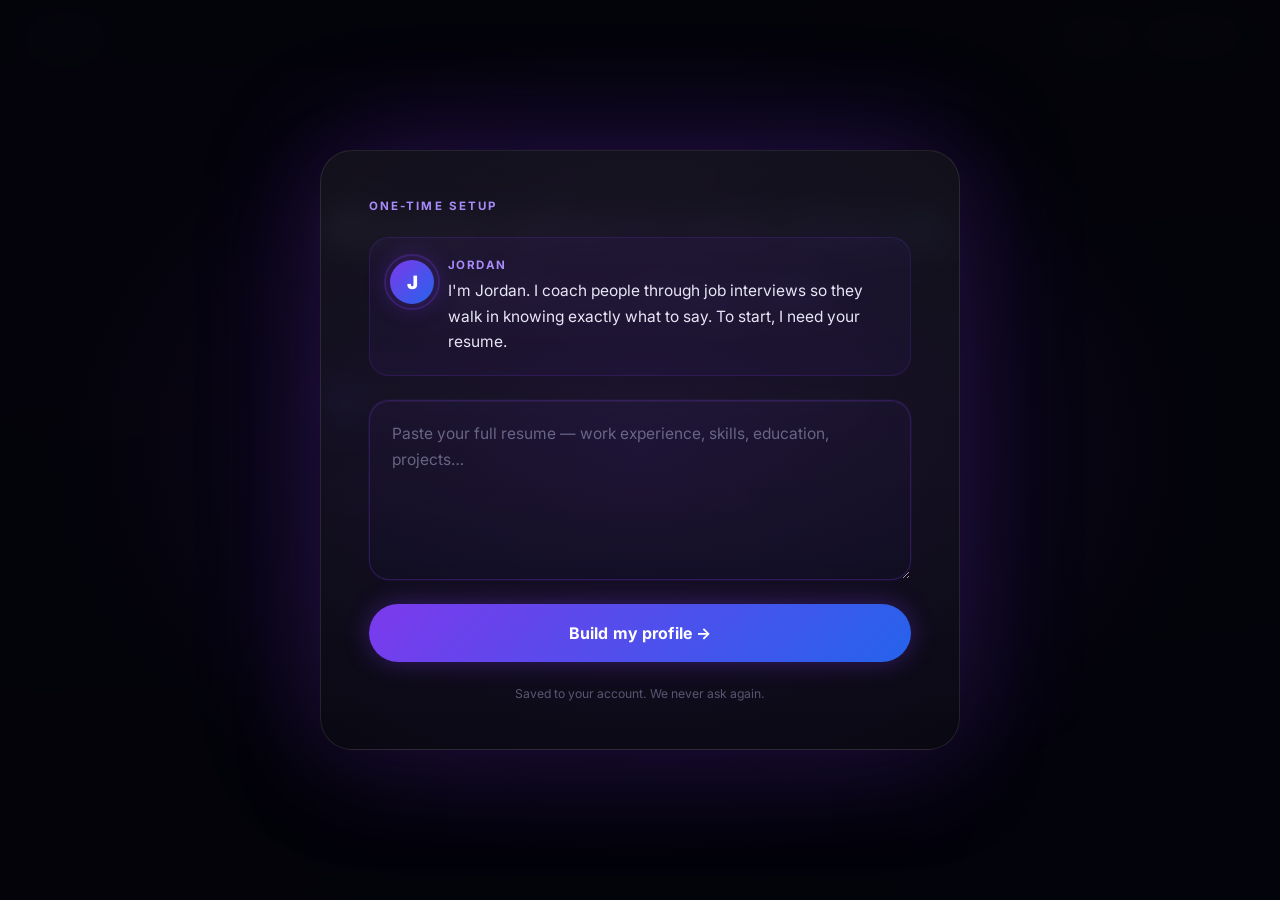
==== commit 3750520f: "design: Jordan present at every step of the analyzer flow Jordan is no longer lost after onboarding." ====
--- a/frontend/index.html
+++ b/frontend/index.html
@@ -55,14 +55,25 @@
       <section class="analyzer-hero reveal">
         <p class="analyzer-kicker">AI Job Analyzer</p>
         <h1 class="analyzer-headline">Know where you stand.<br>Before they do.</h1>
-        <p class="analyzer-tagline">Paste any job post. Get your fit score, resume fixes, and a Jordan prep session — in seconds.</p>
       </section>
+
+      <!-- ── Jordan persistent guide ── -->
+      <div id="jordan-guide" class="jordan-guide reveal">
+        <div class="jordan-guide-avatar">
+          <div class="jordan-guide-ring"><span class="jordan-guide-letter">J</span></div>
+          <div class="jordan-guide-pulse"></div>
+        </div>
+        <div class="jordan-guide-content">
+          <span class="jordan-guide-name">Jordan</span>
+          <p id="jordan-guide-message" class="jordan-guide-message">Paste the job post you're targeting. I'll score it against your resume.</p>
+        </div>
+      </div>
 
       <!-- ── STEP 1: Paste a job post ── -->
       <section id="stage-input" class="stage stage-active">
         <div class="input-panel">
           <textarea id="job-post" class="job-textarea" placeholder="Paste the full job post here — analysis starts automatically…"></textarea>
-          <p class="input-hint">AI analysis kicks off as you paste — no button needed.</p>
+          <p class="input-hint">Analysis kicks off as you paste — no button needed.</p>
         </div>
         <div id="analysis-loading" class="skeleton-row hidden">
           <div class="skeleton-card"></div>
@@ -115,7 +126,9 @@
           <button id="save-pipeline-btn" class="action-pill action-secondary" type="button">
             Save to Pipeline
           </button>
-          <a id="jordan-link" href="/jordan" class="action-pill action-primary">Prep with Jordan →</a>
+          <a id="jordan-link" href="/jordan" class="action-pill action-primary jordan-cta-pill">
+            Jordan is ready → prep now
+          </a>
         </div>
       </section>
 
--- a/static/style.css
+++ b/static/style.css
@@ -265,6 +265,83 @@
   display: flex;
   flex-direction: column;
   gap: 24px;
+}
+
+/* ── Jordan persistent guide (analyzer page) ── */
+
+.jordan-guide {
+  display: flex;
+  gap: 14px;
+  align-items: center;
+  padding: 16px 20px;
+  background: rgba(124,58,237,0.06);
+  border: 1px solid rgba(124,58,237,0.18);
+  border-radius: 20px;
+  transition: background 300ms, border-color 300ms;
+}
+
+.jordan-guide-avatar {
+  position: relative;
+  flex-shrink: 0;
+  display: flex;
+  align-items: center;
+  justify-content: center;
+}
+
+.jordan-guide-ring {
+  width: 38px;
+  height: 38px;
+  border-radius: 50%;
+  background: linear-gradient(135deg, var(--accent), var(--accent-2));
+  display: flex;
+  align-items: center;
+  justify-content: center;
+  box-shadow: 0 0 18px rgba(124,58,237,0.4);
+}
+
+.jordan-guide-letter {
+  font-size: 1rem;
+  font-weight: 900;
+  color: #fff;
+}
+
+.jordan-guide-pulse {
+  position: absolute;
+  width: 50px;
+  height: 50px;
+  border-radius: 50%;
+  border: 2px solid rgba(124,58,237,0.2);
+  animation: pulse-ring 2s ease-out infinite;
+}
+
+.jordan-guide-content {
+  display: flex;
+  flex-direction: column;
+  gap: 3px;
+  flex: 1;
+}
+
+.jordan-guide-name {
+  font-size: 0.68rem;
+  font-weight: 700;
+  text-transform: uppercase;
+  letter-spacing: 0.14em;
+  color: #a78bfa;
+}
+
+.jordan-guide-message {
+  font-size: 0.95rem;
+  line-height: 1.5;
+  color: #ddd8f7;
+  margin: 0;
+  transition: opacity 300ms;
+}
+
+.jordan-cta-pill {
+  background: linear-gradient(135deg, rgba(124,58,237,0.3), rgba(37,99,235,0.25)) !important;
+  border-color: rgba(124,58,237,0.4) !important;
+  color: #c4b5fd !important;
+  font-style: italic;
 }
 
 /* ── Analyzer hero ── */
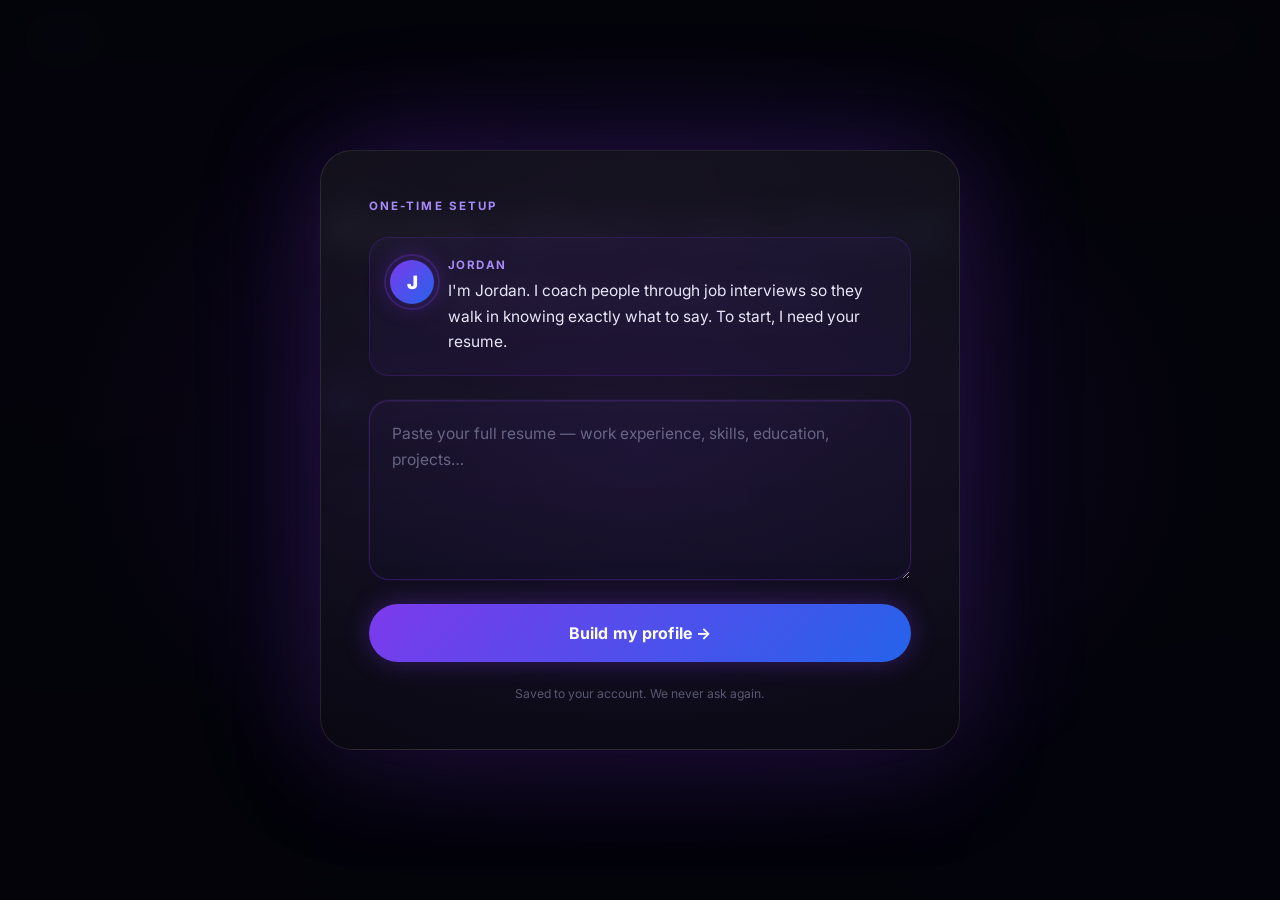
==== commit 506898ce: "ux: rename Pipeline → My Journey across all surfaces More personal, less transactional. Barista lens" ====
--- a/frontend/index.html
+++ b/frontend/index.html
@@ -2,7 +2,7 @@
 <html lang="en">
   <head>
     <meta charset="UTF-8" />
-    <meta name="viewport" content="width=device-width, initial-scale=1.0" />
+    <meta name="viewport" content="width=device-width, initial-scale=1.0, viewport-fit=cover" />
     <title>Landed</title>
     <link href="https://fonts.googleapis.com/css2?family=Inter:wght@400;500;600;700;800;900&display=swap" rel="stylesheet">
     <link rel="stylesheet" href="/static/style.css" />
@@ -45,7 +45,7 @@
       <span class="wordmark">Landed</span>
       <div class="top-bar-right">
         <div data-auth-slot></div>
-        <a href="/tracker" class="nav-pill">Pipeline →</a>
+        <a href="/tracker" class="nav-pill">My Journey →</a>
       </div>
     </header>
 
@@ -124,7 +124,7 @@
         <!-- STEP 3 actions -->
         <div class="action-strip">
           <button id="save-pipeline-btn" class="action-pill action-secondary" type="button">
-            Save to Pipeline
+            Save to My Journey
           </button>
           <a id="jordan-link" href="/jordan" class="action-pill action-primary jordan-cta-pill">
             Jordan is ready → prep now
--- a/static/style.css
+++ b/static/style.css
@@ -2012,6 +2012,130 @@
   backdrop-filter: blur(24px);
 }
 
+/* ── Jordan per-row nudge (tracker) ── */
+
+.jordan-row-nudge {
+  display: flex;
+  flex-direction: column;
+  gap: 5px;
+}
+
+.jordan-nudge-line {
+  font-size: 0.8rem;
+  color: #c4b5fd;
+  line-height: 1.4;
+  font-style: italic;
+}
+
+.jordan-nudge-link {
+  font-size: 0.78rem;
+  font-weight: 600;
+  color: #a78bfa;
+  text-decoration: none;
+  letter-spacing: 0.02em;
+  transition: color 160ms;
+}
+
+.jordan-nudge-link:hover { color: var(--text); }
+
+/* ── Jordan on tracker/pipeline page ── */
+
+.jordan-pipeline-bar {
+  display: flex;
+  gap: 14px;
+  align-items: center;
+  padding: 16px 20px;
+  background: rgba(124,58,237,0.06);
+  border: 1px solid rgba(124,58,237,0.18);
+  border-radius: 20px;
+  margin-bottom: 16px;
+}
+
+.jordan-pipeline-avatar {
+  position: relative;
+  flex-shrink: 0;
+  display: flex;
+  align-items: center;
+  justify-content: center;
+}
+
+.jordan-pipeline-message {
+  font-size: 0.95rem;
+  line-height: 1.5;
+  color: #ddd8f7;
+  margin: 0;
+}
+
+/* ── Jordan on auth pages ── */
+
+.auth-jordan-intro {
+  display: flex;
+  gap: 12px;
+  align-items: flex-start;
+  background: rgba(124,58,237,0.06);
+  border: 1px solid rgba(124,58,237,0.18);
+  border-radius: 18px;
+  padding: 16px 18px;
+  margin-bottom: 4px;
+}
+
+.auth-jordan-avatar {
+  position: relative;
+  flex-shrink: 0;
+  display: flex;
+  align-items: center;
+  justify-content: center;
+  margin-top: 2px;
+}
+
+.auth-jordan-ring {
+  width: 36px;
+  height: 36px;
+  border-radius: 50%;
+  background: linear-gradient(135deg, var(--accent), var(--accent-2));
+  display: flex;
+  align-items: center;
+  justify-content: center;
+  box-shadow: 0 0 16px rgba(124,58,237,0.4);
+}
+
+.auth-jordan-letter {
+  font-size: 0.9rem;
+  font-weight: 900;
+  color: #fff;
+}
+
+.auth-jordan-pulse {
+  position: absolute;
+  width: 46px;
+  height: 46px;
+  border-radius: 50%;
+  border: 2px solid rgba(124,58,237,0.2);
+  animation: pulse-ring 2s ease-out infinite;
+}
+
+.auth-jordan-body {
+  display: flex;
+  flex-direction: column;
+  gap: 4px;
+  flex: 1;
+}
+
+.auth-jordan-name {
+  font-size: 0.65rem;
+  font-weight: 700;
+  text-transform: uppercase;
+  letter-spacing: 0.14em;
+  color: #a78bfa;
+}
+
+.auth-jordan-line {
+  font-size: 0.9rem;
+  line-height: 1.6;
+  color: #ddd8f7;
+  margin: 0;
+}
+
 /* ── Auth pages ── */
 
 .auth-shell {
@@ -2102,6 +2226,13 @@
   text-decoration: none;
 }
 
+/* ── Tracker table scroll wrapper ── */
+.table-scroll-wrap {
+  overflow-x: auto;
+  -webkit-overflow-scrolling: touch;
+  border-radius: 12px;
+}
+
 /* ── Responsive ── */
 
 @media (max-width: 640px) {
@@ -2109,13 +2240,18 @@
   .flow-main { padding: 28px 16px 60px; }
   .score-hero { padding: 24px 20px; flex-direction: column; gap: 20px; }
   .score-divider { width: 60px; height: 1px; margin: 0; }
-  .action-strip { flex-direction: column; }
+  /* Safe area: bottom action buttons above iOS home indicator */
+  .action-strip { flex-direction: column; padding-bottom: max(16px, env(safe-area-inset-bottom)); }
+  .summary-actions { padding-bottom: max(16px, env(safe-area-inset-bottom)); }
+  .session-composer { padding-bottom: max(16px, env(safe-area-inset-bottom)); }
   .action-pill { justify-content: center; }
   .entry-grid { grid-template-columns: 1fr; }
   .analyzer-hero { padding: 28px 0 8px; }
   .analyzer-headline { font-size: 2rem; }
   .analyzer-tagline { display: none; }
   .toolbar, .form-row, .split-layout, .scores-grid, .jordan-layout { grid-template-columns: 1fr; }
+  /* Job textarea: less tall on small screens */
+  .job-textarea { min-height: 140px; }
   .jordan-session-bar {
     padding: 16px;
     align-items: flex-start;
@@ -2123,7 +2259,8 @@
   }
   .jordan-session-bar-group,
   .jordan-session-bar-meta { width: 100%; justify-content: space-between; }
-  .jordan-phase { width: 100%; min-height: calc(100vh - 134px); }
+  /* Use dynamic viewport height — iOS Safari counts browser chrome in 100vh */
+  .jordan-phase { width: 100%; min-height: calc(100dvh - 134px); }
   .jordan-phase-shell { padding: 28px 16px 24px; gap: 24px; }
   .jordan-phase-header,
   .warmup-readiness-row,
@@ -2137,10 +2274,17 @@
   .warmup-readiness-push { max-width: none; text-align: left; }
   .session-stage { padding: 32px 16px 12px; }
   .jordan-question-text { font-size: 1.45rem; line-height: 1.58; }
-  .session-composer { padding: 0 0 16px; }
   .input-zone { width: 100%; padding: 20px 16px 18px; }
   .answer-input { min-height: 120px; border-radius: 18px; }
   .send-button { min-width: 0; width: 100%; }
   .big-mic-button { width: 100%; }
   .session-status-text { display: none; }
-}
+  /* Onboarding modal: scrollable with keyboard open */
+  .onboarding-overlay { align-items: flex-start; padding: 12px 16px; overflow-y: auto; }
+  .onboarding-card { padding: 28px 20px; border-radius: 24px; }
+  .onboarding-textarea { min-height: 120px; }
+  /* Tracker table */
+  .pipeline-table { min-width: 520px; font-size: 0.78rem; }
+  .pipeline-table th:nth-child(4),
+  .pipeline-table td:nth-child(4) { display: none; }
+}
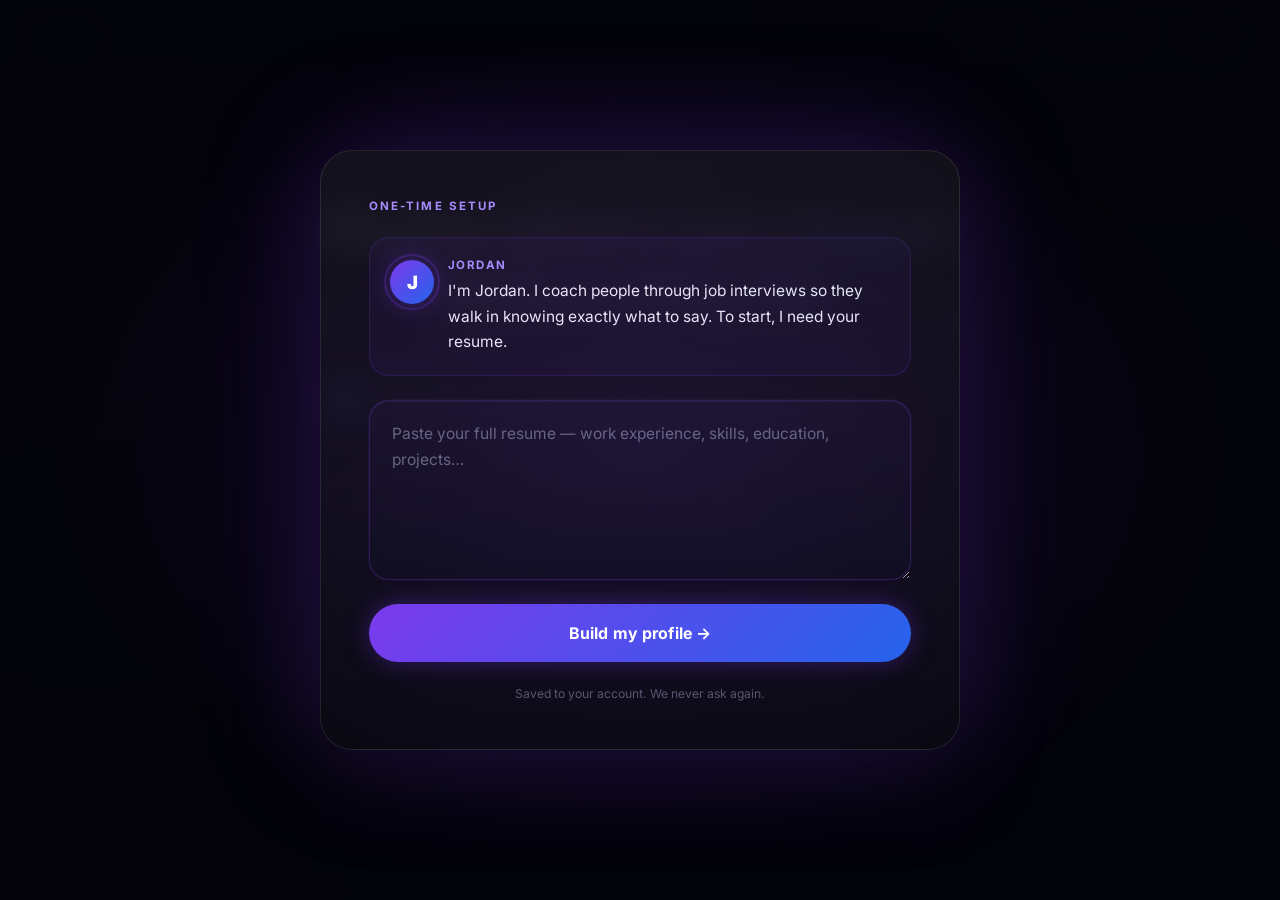
==== commit 7db60fa3: "ux: unified store flow — one nav, Jordan farewell, journey context Fix 1: All pages now share the sa" ====
--- a/frontend/index.html
+++ b/frontend/index.html
@@ -42,10 +42,11 @@
 
     <!-- ── Clean header ── -->
     <header class="top-bar">
-      <span class="wordmark">Landed</span>
+      <a href="/" class="wordmark">Landed</a>
       <div class="top-bar-right">
+        <a href="/" class="nav-pill nav-pill-active">Analyzer</a>
+        <a href="/tracker" class="nav-pill">My Journey</a>
         <div data-auth-slot></div>
-        <a href="/tracker" class="nav-pill">My Journey →</a>
       </div>
     </header>
 
--- a/static/style.css
+++ b/static/style.css
@@ -236,6 +236,45 @@
 }
 
 .nav-pill:hover { color: var(--text); background: rgba(255,255,255,0.1); }
+.nav-pill-active { color: var(--text); background: rgba(124,58,237,0.18); border-color: rgba(124,58,237,0.35); }
+.nav-pill-active:hover { background: rgba(124,58,237,0.25); }
+
+/* Jordan farewell overlay on logout */
+.jordan-farewell {
+  position: fixed;
+  inset: 0;
+  z-index: 9999;
+  display: flex;
+  align-items: center;
+  justify-content: center;
+  background: rgba(8,8,15,0.92);
+  backdrop-filter: blur(12px);
+  animation: revealUp 280ms ease both;
+}
+.jordan-farewell-inner {
+  display: flex;
+  align-items: center;
+  gap: 16px;
+}
+.jordan-farewell-avatar {
+  width: 48px;
+  height: 48px;
+  border-radius: 50%;
+  background: linear-gradient(135deg, rgba(124,58,237,0.3), rgba(37,99,235,0.2));
+  border: 1px solid rgba(124,58,237,0.4);
+  display: flex;
+  align-items: center;
+  justify-content: center;
+  font-size: 1.2rem;
+  font-weight: 800;
+  color: #a78bfa;
+  flex-shrink: 0;
+}
+.jordan-farewell-text {
+  font-size: 1.3rem;
+  font-weight: 600;
+  color: var(--text);
+}
 
 .auth-email {
   color: var(--text);
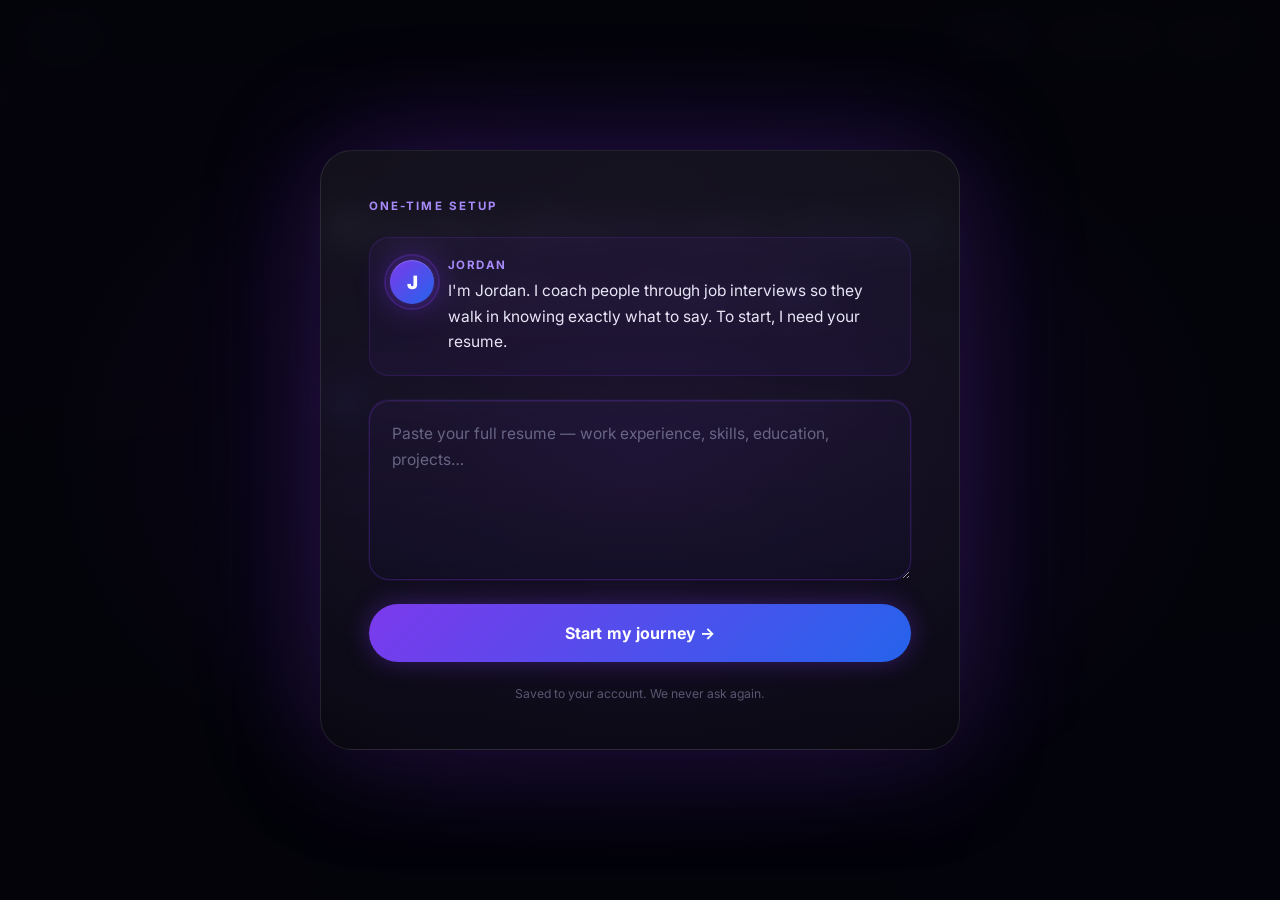
==== commit beeebbdb: "ux: barista greetings — varied, never the same twice Onboarding: "Build my profile" → "Start my jour" ====
--- a/frontend/index.html
+++ b/frontend/index.html
@@ -34,7 +34,7 @@
 
         <textarea id="onboarding-resume" class="onboarding-textarea" placeholder="Paste your full resume — work experience, skills, education, projects…"></textarea>
         <button id="onboarding-submit" class="cta-button onboarding-submit" type="button">
-          Build my profile →
+          Start my journey →
         </button>
         <p class="onboarding-note">Saved to your account. We never ask again.</p>
       </div>
--- a/static/style.css
+++ b/static/style.css
@@ -2043,6 +2043,128 @@
 
 @keyframes spin { to { transform: rotate(360deg); } }
 
+/* ─── Jordan Presence System ─── */
+
+@keyframes jordan-voice-bar {
+  0%, 100% { transform: scaleY(0.25); opacity: 0.35; }
+  50%       { transform: scaleY(1);   opacity: 1; }
+}
+
+@keyframes jordan-glow-pulse {
+  from { box-shadow: 0 0 28px rgba(124,58,237,0.55), 0 0 8px rgba(124,58,237,0.2); }
+  to   { box-shadow: 0 0 52px rgba(124,58,237,0.95), 0 0 90px rgba(124,58,237,0.35); }
+}
+
+@keyframes jordan-think-spin {
+  to { transform: rotate(360deg); }
+}
+
+/* Presence bar shown during Jordan session above the question */
+.jordan-presence {
+  display: flex;
+  align-items: center;
+  gap: 14px;
+  padding: 10px 0 4px;
+}
+
+.jordan-presence-mark {
+  position: relative;
+  flex-shrink: 0;
+  display: flex;
+  align-items: center;
+  justify-content: center;
+}
+
+.jordan-presence-ring {
+  width: 44px;
+  height: 44px;
+  border-radius: 50%;
+  background: linear-gradient(135deg, var(--accent), var(--accent-2));
+  display: flex;
+  align-items: center;
+  justify-content: center;
+  font-size: 1.1rem;
+  font-weight: 900;
+  color: #fff;
+  box-shadow: 0 0 28px rgba(124,58,237,0.5);
+  transition: box-shadow 300ms;
+  letter-spacing: -0.02em;
+  position: relative;
+}
+
+/* Thinking: spinning arc around the ring */
+.jordan-presence.is-thinking .jordan-presence-ring::after {
+  content: '';
+  position: absolute;
+  inset: -5px;
+  border-radius: 50%;
+  border: 2px solid transparent;
+  border-top-color: #a78bfa;
+  border-right-color: rgba(167,139,250,0.25);
+  animation: jordan-think-spin 0.9s linear infinite;
+}
+
+/* Speaking: glow pulses */
+.jordan-presence.is-speaking .jordan-presence-ring {
+  animation: jordan-glow-pulse 0.7s ease-in-out infinite alternate;
+}
+
+/* Waveform bars */
+.jordan-voice-bars {
+  display: flex;
+  align-items: center;
+  gap: 4px;
+  height: 30px;
+  opacity: 0;
+  transition: opacity 220ms;
+}
+
+.jordan-presence.is-speaking .jordan-voice-bars {
+  opacity: 1;
+}
+
+.jordan-voice-bar {
+  width: 3px;
+  background: linear-gradient(to top, #7c3aed, #c4b5fd);
+  border-radius: 3px;
+  transform-origin: center;
+  animation: jordan-voice-bar 0.5s ease-in-out infinite alternate;
+}
+
+.jordan-voice-bar:nth-child(1) { height: 8px;  animation-duration: 0.44s; animation-delay: 0s; }
+.jordan-voice-bar:nth-child(2) { height: 16px; animation-duration: 0.60s; animation-delay: 0.07s; }
+.jordan-voice-bar:nth-child(3) { height: 24px; animation-duration: 0.46s; animation-delay: 0.13s; }
+.jordan-voice-bar:nth-child(4) { height: 28px; animation-duration: 0.64s; animation-delay: 0.04s; }
+.jordan-voice-bar:nth-child(5) { height: 24px; animation-duration: 0.50s; animation-delay: 0.10s; }
+.jordan-voice-bar:nth-child(6) { height: 16px; animation-duration: 0.56s; animation-delay: 0.06s; }
+.jordan-voice-bar:nth-child(7) { height: 8px;  animation-duration: 0.48s; animation-delay: 0.02s; }
+
+.jordan-presence-label {
+  font-size: 0.72rem;
+  font-weight: 700;
+  letter-spacing: 0.12em;
+  text-transform: uppercase;
+  color: #a78bfa;
+  opacity: 0;
+  transition: opacity 200ms;
+}
+
+.jordan-presence.is-speaking .jordan-presence-label,
+.jordan-presence.is-thinking .jordan-presence-label {
+  opacity: 1;
+}
+
+/* Upgrade all static Jordan avatar rings — more alive */
+.auth-jordan-ring,
+.onboarding-avatar-ring,
+.jordan-guide-ring {
+  box-shadow: 0 0 32px rgba(124,58,237,0.55), 0 0 8px rgba(124,58,237,0.25), inset 0 1px 0 rgba(255,255,255,0.2) !important;
+}
+
+.jordan-farewell-avatar {
+  box-shadow: 0 0 44px rgba(124,58,237,0.7) !important;
+}
+
 /* ── Analyzer page chrome override ── */
 
 body[data-page="analyzer"] .top-bar {
@@ -2249,10 +2371,45 @@
   min-height: 1.2rem;
 }
 
+.auth-success {
+  color: #a7f3d0;
+  font-size: 0.9rem;
+  min-height: 1.2rem;
+}
+
+.auth-hint {
+  color: var(--muted);
+  font-size: 0.82rem;
+  line-height: 1.5;
+  margin-top: -2px;
+}
+
 .auth-submit {
   width: 100%;
   justify-content: center;
   margin-top: 8px;
+}
+
+.auth-forgot {
+  text-align: right;
+  font-size: 0.82rem;
+  margin-top: -8px;
+  margin-bottom: 4px;
+}
+
+.auth-forgot a {
+  color: var(--muted);
+  text-decoration: none;
+}
+
+.auth-forgot a:hover {
+  color: var(--text);
+}
+
+.auth-invalid {
+  display: flex;
+  flex-direction: column;
+  gap: 10px;
 }
 
 .auth-switch {
